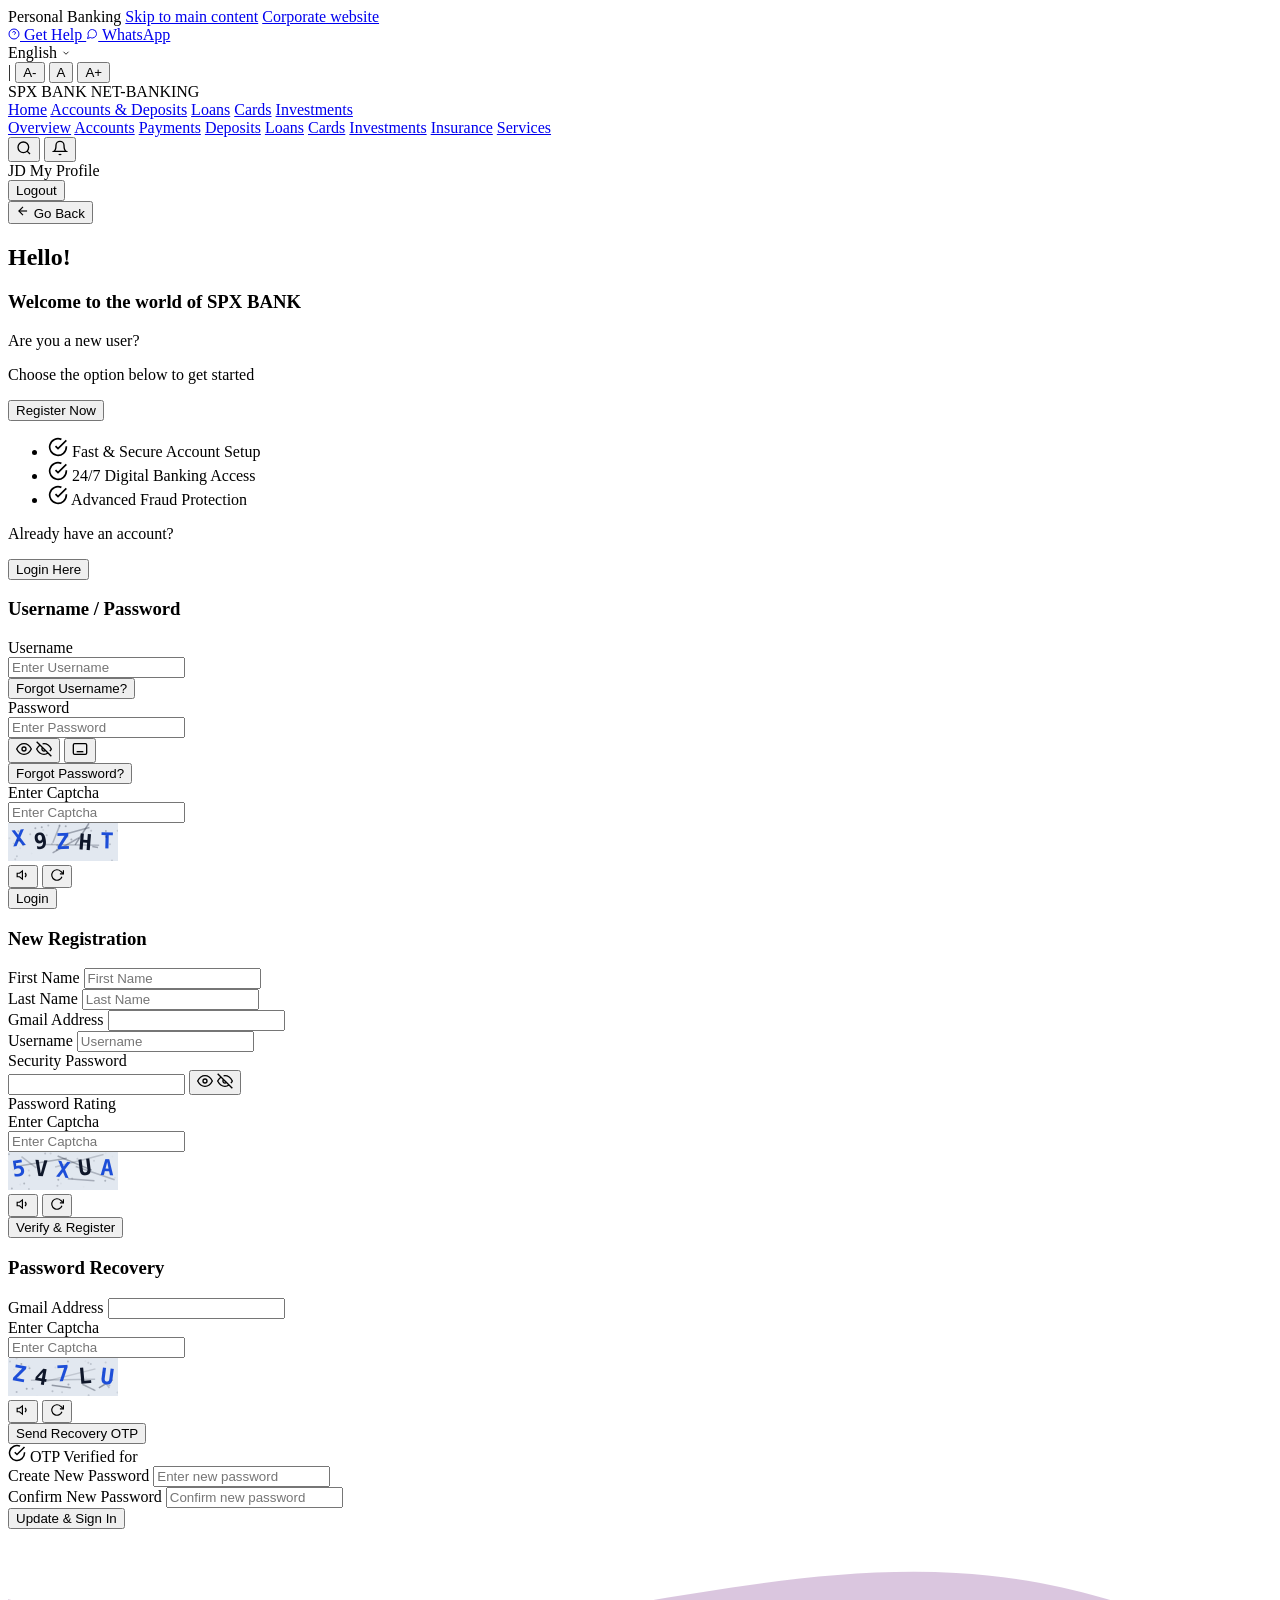
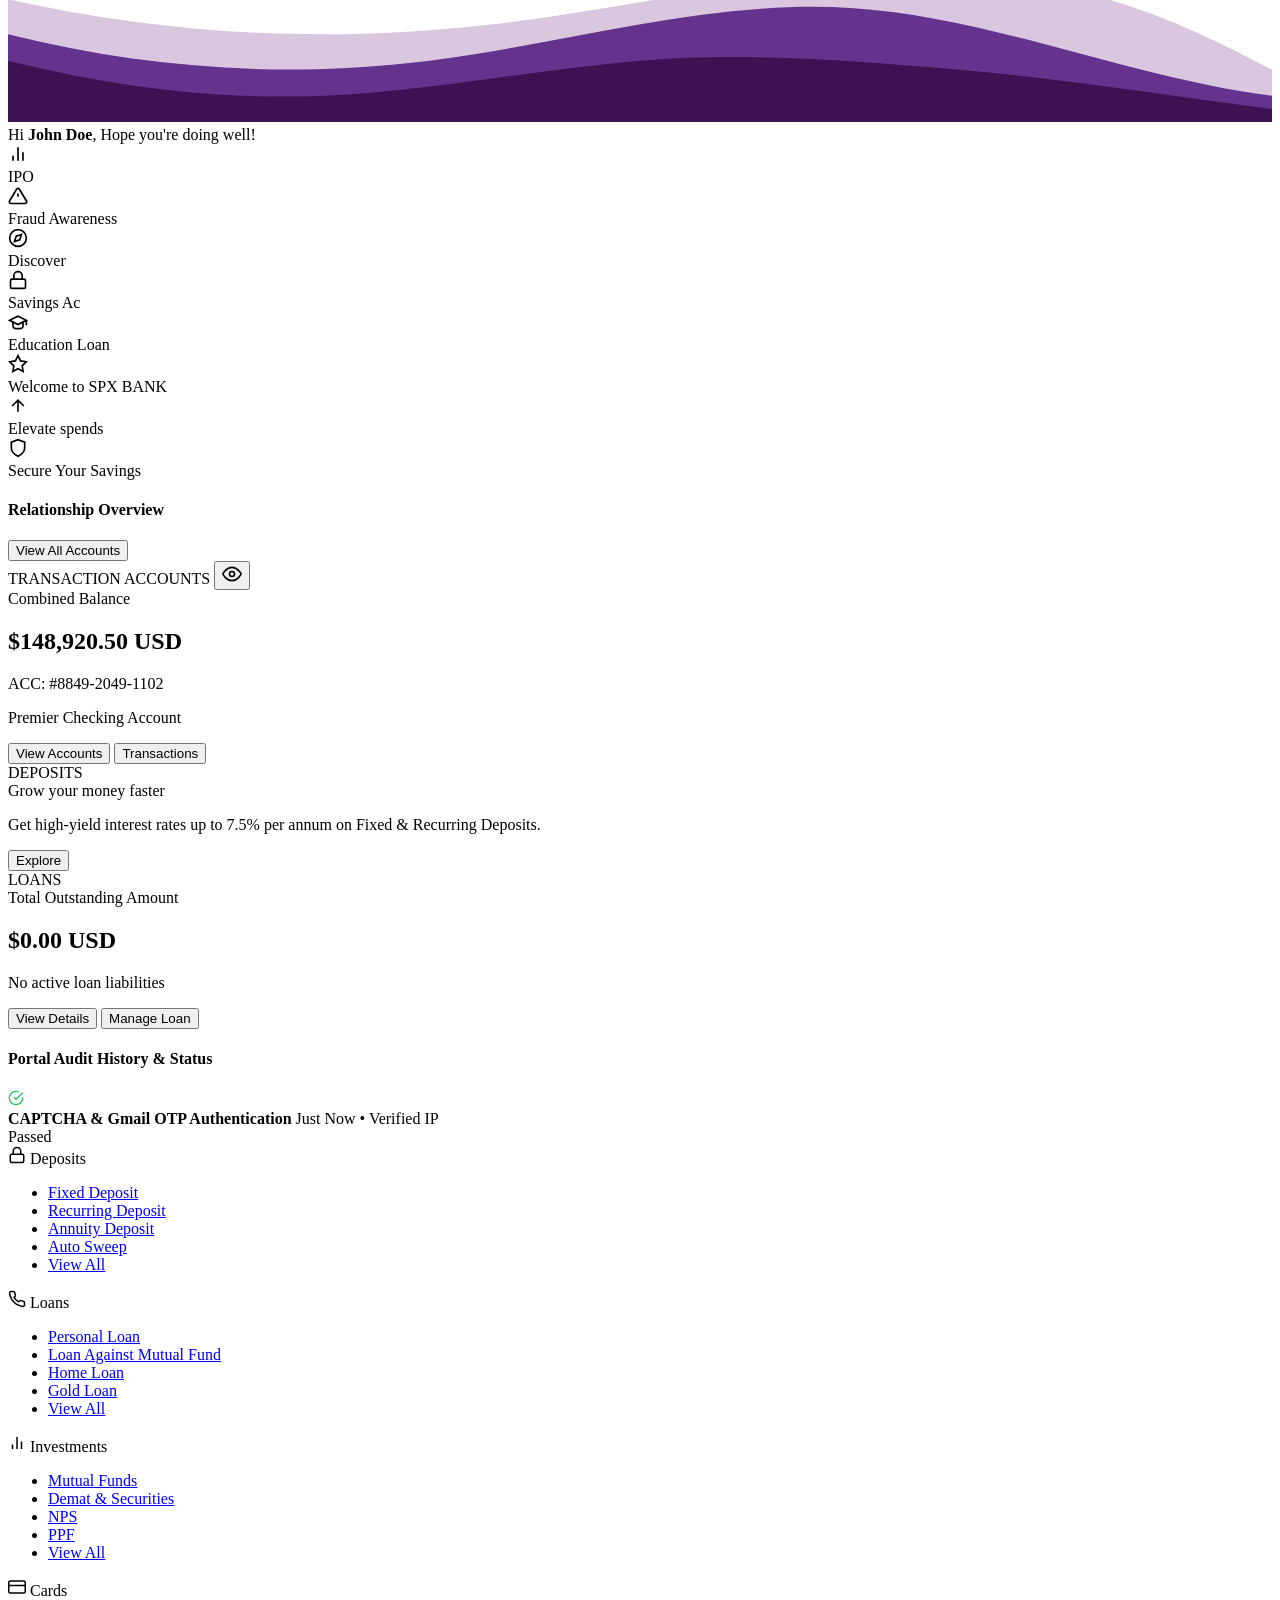
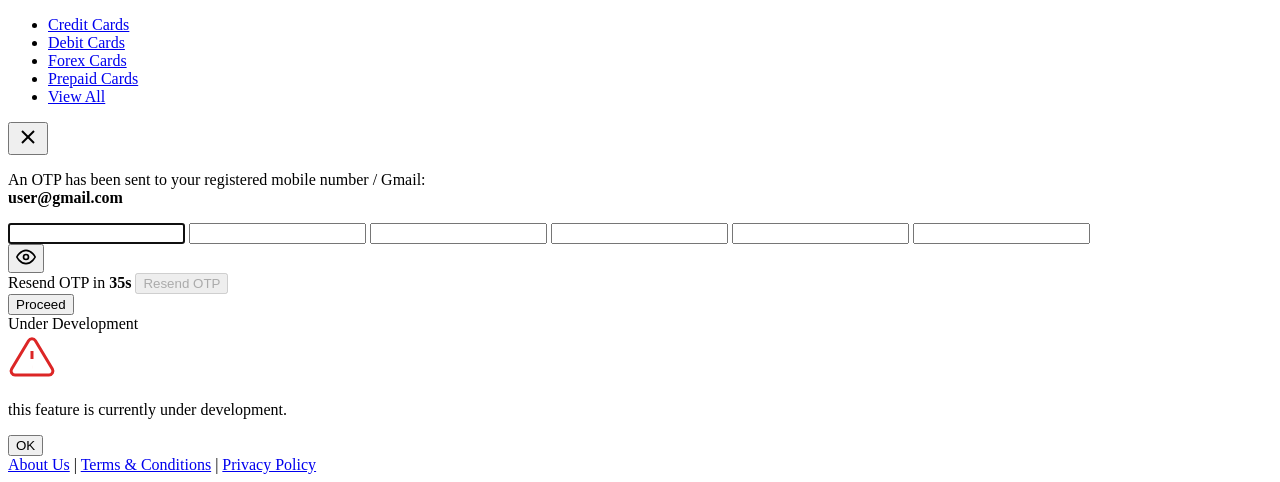
==== index.html @ 58021720 "Success_python_Flask (MySQL)_phase-1" ====
<!DOCTYPE html>
<html lang="en">
<head>
    <meta charset="UTF-8">
    <meta name="viewport" content="width=device-width, initial-scale=1.0">
    <title>SPX BANK - Net Banking</title>
    <link rel="icon" type="image/png" href="./assets/favicon/favicon.png">
    <meta name="description" content="Secure Online Net Banking Portal by SPX BANK.">
    <!-- Google Fonts -->
    <link rel="preconnect" href="https://fonts.googleapis.com">
    <link rel="preconnect" href="https://fonts.gstatic.com" crossorigin>
    <link href="https://fonts.googleapis.com/css2?family=Open+Sans:wght@300;400;600;700&family=Roboto+Mono:wght@500;700&display=swap" rel="stylesheet">
    <link rel="stylesheet" href="style.css">
</head>
<body>

    <!-- Notification Toast System -->
    <div id="toast-container" class="toast-container"></div>

    <!-- MAIN PORTAL WRAPPER -->
    <div class="portal-wrapper">
        
        <!-- SPX BANK TOP NAVIGATION STRIP -->
        <div class="sbi-top-nav">
            <div class="sbi-top-nav-container">
                <div class="sbi-top-nav-left">
                    <span class="sbi-top-tab">Personal Banking</span>
                    <a href="#" class="sbi-top-link">Skip to main content</a>
                    <a href="#" class="sbi-top-link">Corporate website</a>
                </div>
                <div class="sbi-top-nav-right">
                    <a href="#" class="sbi-top-link sbi-icon-link" onclick="triggerQuickAction('Get Help')">
                        <svg viewBox="0 0 24 24" width="12" height="12" fill="none" stroke="currentColor" stroke-width="2"><circle cx="12" cy="12" r="10"></circle><path d="M9.09 9a3 3 0 0 1 5.83 1c0 2-3 3-3 3"></path><line x1="12" y1="17" x2="12.01" y2="17"></line></svg>
                        Get Help
                    </a>
                    <a href="#" class="sbi-top-link sbi-icon-link" onclick="triggerQuickAction('WhatsApp Banking')">
                        <svg viewBox="0 0 24 24" width="12" height="12" fill="none" stroke="currentColor" stroke-width="2"><path d="M21 11.5a8.38 8.38 0 0 1-.9 3.8 8.5 8.5 0 0 1-7.6 4.7 8.38 8.38 0 0 1-3.8-.9L3 21l1.9-5.7a8.38 8.38 0 0 1-.9-3.8 8.5 8.5 0 0 1 4.7-7.6 8.38 8.38 0 0 1 3.8-.9h.5a8.48 8.48 0 0 1 8 8v.5z"></path></svg>
                        WhatsApp
                    </a>
                    <div class="sbi-top-link sbi-lang-selector">
                        English
                        <svg viewBox="0 0 24 24" width="10" height="10" fill="none" stroke="currentColor" stroke-width="2"><polyline points="6 9 12 15 18 9"></polyline></svg>
                    </div>
                    <span class="sbi-top-divider">|</span>
                    <button class="sbi-font-btn">A-</button>
                    <button class="sbi-font-btn">A</button>
                    <button class="sbi-font-btn">A+</button>
                </div>
            </div>
        </div>

        <!-- MAIN BRANDING HEADER -->
        <header class="sbi-main-header">
            <div class="sbi-header-container">
                <div class="sbi-logo-block" onclick="switchView('login')">
                    <span class="spx-text">SPX BANK</span>
                    <span class="net-banking-tag">NET-BANKING</span>
                </div>
                
                <!-- NAVIGATION MENU -->
                <nav class="sbi-main-nav">
                    <!-- Dynamic switching of menu items based on login status -->
                    <div class="sbi-nav-menu logged-out-menu">
                        <a href="#" class="sbi-nav-item active" onclick="switchView('login')">Home</a>
                        <a href="#" class="sbi-nav-item" onclick="triggerQuickAction('Accounts & Deposits Info')">Accounts & Deposits</a>
                        <a href="#" class="sbi-nav-item" onclick="triggerQuickAction('Loans Info')">Loans</a>
                        <a href="#" class="sbi-nav-item" onclick="triggerQuickAction('Cards Info')">Cards</a>
                        <a href="#" class="sbi-nav-item" onclick="triggerQuickAction('Investments Info')">Investments</a>
                    </div>
                    <div class="sbi-nav-menu logged-in-menu hidden">
                        <a href="#" class="sbi-nav-item active" onclick="switchView('dashboard')">Overview</a>
                        <a href="#" class="sbi-nav-item" onclick="triggerQuickAction('Accounts dashboard')">Accounts</a>
                        <a href="#" class="sbi-nav-item" onclick="triggerQuickAction('Payments & Transfers')">Payments</a>
                        <a href="#" class="sbi-nav-item" onclick="triggerQuickAction('Deposits services')">Deposits</a>
                        <a href="#" class="sbi-nav-item" onclick="triggerQuickAction('Loans portal')">Loans</a>
                        <a href="#" class="sbi-nav-item" onclick="triggerQuickAction('Cards management')">Cards</a>
                        <a href="#" class="sbi-nav-item" onclick="triggerQuickAction('Investments options')">Investments</a>
                        <a href="#" class="sbi-nav-item" onclick="triggerQuickAction('Insurance details')">Insurance</a>
                        <a href="#" class="sbi-nav-item" onclick="triggerQuickAction('Other Services')">Services</a>
                    </div>
                </nav>

                <div class="sbi-header-actions logged-in-only hidden">
                    <button class="sbi-header-icon-btn" onclick="triggerQuickAction('Search Portal')">
                        <svg viewBox="0 0 24 24" width="16" height="16" fill="none" stroke="currentColor" stroke-width="2"><circle cx="11" cy="11" r="8"></circle><line x1="21" y1="21" x2="16.65" y2="16.65"></line></svg>
                    </button>
                    <button class="sbi-header-icon-btn" onclick="triggerQuickAction('Notifications')">
                        <svg viewBox="0 0 24 24" width="16" height="16" fill="none" stroke="currentColor" stroke-width="2"><path d="M18 8A6 6 0 0 0 6 8c0 7-3 9-3 9h18s-3-2-3-9"></path><path d="M13.73 21a2 2 0 0 1-3.46 0"></path></svg>
                    </button>
                    <div class="sbi-user-badge">
                        <span class="sbi-avatar-initials" id="dash-avatar">JD</span>
                        <span class="sbi-user-profile-label">My Profile</span>
                    </div>
                    <button class="sbi-logout-btn" onclick="handleLogout()">Logout</button>
                </div>
            </div>
        </header>

        <!-- PORTAL MAIN CONTENT -->
        <main class="sbi-portal-body">
            
            <!-- GLOBAL GO BACK BUTTON -->
            <div class="sbi-global-back-container">
                <button type="button" class="sbi-global-back-btn" onclick="goBack()">
                    <svg viewBox="0 0 24 24" width="14" height="14" fill="none" stroke="currentColor" stroke-width="2"><line x1="19" y1="12" x2="5" y2="12"></line><polyline points="12 19 5 12 12 5"></polyline></svg>
                    Go Back
                </button>
            </div>
            
            <!-- AUTH LAYOUT CONTAINER (SPLIT PANELS) -->
            <div id="auth-flow-container" class="sbi-auth-container">
                <div class="sbi-auth-split">
                    
                    <!-- Left Welcome Panel -->
                    <div class="sbi-welcome-panel">
                        <h2 class="sbi-hello-title">Hello!</h2>
                        <h3 class="sbi-welcome-subtitle">Welcome to the world of SPX BANK</h3>
                        
                        <div class="sbi-new-user-section">
                            <p class="sbi-new-user-label">Are you a new user?</p>
                            <p class="sbi-new-user-desc">Choose the option below to get started</p>
                            <div class="sbi-new-user-actions">
                                <button class="sbi-btn-purple-fill" onclick="switchView('register')">Register Now</button>
                            </div>
                        </div>

                        <!-- Registration Benefits (Shown only on Register View) -->
                        <div class="sbi-register-benefits-section">
                            <ul class="sbi-benefits-list">
                                <li>
                                    <svg viewBox="0 0 24 24" width="20" height="20" fill="none" stroke="currentColor" stroke-width="2"><path d="M22 11.08V12a10 10 0 1 1-5.93-9.14"></path><polyline points="22 4 12 14.01 9 11.01"></polyline></svg>
                                    Fast & Secure Account Setup
                                </li>
                                <li>
                                    <svg viewBox="0 0 24 24" width="20" height="20" fill="none" stroke="currentColor" stroke-width="2"><path d="M22 11.08V12a10 10 0 1 1-5.93-9.14"></path><polyline points="22 4 12 14.01 9 11.01"></polyline></svg>
                                    24/7 Digital Banking Access
                                </li>
                                <li>
                                    <svg viewBox="0 0 24 24" width="20" height="20" fill="none" stroke="currentColor" stroke-width="2"><path d="M22 11.08V12a10 10 0 1 1-5.93-9.14"></path><polyline points="22 4 12 14.01 9 11.01"></polyline></svg>
                                    Advanced Fraud Protection
                                </li>
                            </ul>
                            <div class="sbi-login-prompt">
                                <p>Already have an account?</p>
                                <button class="sbi-btn-purple-outline" onclick="switchView('login')">Login Here</button>
                            </div>
                        </div>

                    </div>

                    <!-- Right Card Panel (Authentication forms) -->
                    <div class="sbi-card-panel">
                        
                        <!-- VIEW 1: LOGIN CARD -->
                        <section id="login-view" class="sbi-portal-card view-active">
                            <div class="sbi-card-title">
                                <h3>Username / Password</h3>
                            </div>

                            <form id="login-form" onsubmit="handleLoginSubmit(event)" class="sbi-form">
                                <!-- Username (Email mapped for logic compatibility) -->
                                <div class="sbi-form-group">
                                    <label for="login-email" class="sbi-form-label">Username</label>
                                    <div class="sbi-input-container">
                                        <input type="text" id="login-username" class="sbi-form-input" placeholder="Enter Username" required autocomplete="off">
                                    </div>
                                    <div class="sbi-form-assist-row">
                                        <button type="button" class="sbi-assist-btn" onclick="triggerQuickAction('Forgot Username')">Forgot Username?</button>
                                    </div>
                                </div>

                                <!-- Password Field -->
                                <div class="sbi-form-group">
                                    <label for="login-password" class="sbi-form-label">Password</label>
                                    <div class="sbi-input-container">
                                        <input type="password" id="login-password" class="sbi-form-input sbi-password-input" placeholder="Enter Password" required autocomplete="off">
                                        <div class="sbi-input-addon-buttons">
                                            <button type="button" class="sbi-input-btn" onclick="togglePasswordVisibility('login-password', this)" title="Show/Hide Password">
                                                <svg class="eye-open" viewBox="0 0 24 24" width="16" height="16" fill="none" stroke="currentColor" stroke-width="2"><path d="M1 12s4-8 11-8 11 8 11 8-4 8-11 8-11-8-11-8z"></path><circle cx="12" cy="12" r="3"></circle></svg>
                                                <svg class="eye-closed hidden" viewBox="0 0 24 24" width="16" height="16" fill="none" stroke="currentColor" stroke-width="2"><path d="M17.94 17.94A10.07 10.07 0 0 1 12 20c-7 0-11-8-11-8a18.45 18.45 0 0 1 5.06-5.94M9.9 4.24A9.12 9.12 0 0 1 12 4c7 0 11 8 11 8a18.5 18.5 0 0 1-2.16 3.19m-6.72-1.07a3 3 0 1 1-4.24-4.24"></path><line x1="1" y1="1" x2="23" y2="23"></line></svg>
                                            </button>
                                            <button type="button" class="sbi-input-btn" onclick="showToast('Secure Virtual Keyboard Activated', 'success')" title="Virtual Keyboard">
                                                <svg viewBox="0 0 24 24" width="16" height="16" fill="none" stroke="currentColor" stroke-width="2"><rect x="2" y="4" width="20" height="16" rx="2" ry="2"></rect><line x1="6" y1="8" x2="6.01" y2="8"></line><line x1="10" y1="8" x2="10.01" y2="8"></line><line x1="14" y1="8" x2="14.01" y2="8"></line><line x1="18" y1="8" x2="18.01" y2="8"></line><line x1="6" y1="12" x2="6.01" y2="12"></line><line x1="10" y1="12" x2="10.01" y2="12"></line><line x1="14" y1="12" x2="14.01" y2="12"></line><line x1="18" y1="12" x2="18.01" y2="12"></line><line x1="7" y1="16" x2="17" y2="16"></line></svg>
                                            </button>
                                        </div>
                                    </div>
                                    <div class="sbi-form-assist-row">
                                        <button type="button" class="sbi-assist-btn" onclick="switchView('forgot-password')">Forgot Password?</button>
                                    </div>
                                </div>

                                <!-- CAPTCHA -->
                                <div class="sbi-form-group">
                                    <label for="login-captcha-input" class="sbi-form-label">Enter Captcha</label>
                                    <div class="sbi-captcha-layout">
                                        <input type="text" id="login-captcha-input" class="sbi-captcha-input" placeholder="Enter Captcha" required autocomplete="off" maxlength="6">
                                        <div class="sbi-captcha-image-block">
                                            <canvas id="login-captcha-canvas" width="110" height="38"></canvas>
                                            <div class="sbi-captcha-actions">
                                                <button type="button" class="sbi-captcha-action-btn" onclick="playCaptchaSound('login')" title="Speak Captcha">
                                                    <svg viewBox="0 0 24 24" width="14" height="14" fill="none" stroke="currentColor" stroke-width="2"><path d="M11 5L6 9H2v6h4l5 4V5z"></path><path d="M15.54 8.46a5 5 0 0 1 0 7.07"></path></svg>
                                                </button>
                                                <button type="button" class="sbi-captcha-action-btn" onclick="generateCaptcha('login')" title="Refresh Captcha">
                                                    <svg viewBox="0 0 24 24" width="14" height="14" fill="none" stroke="currentColor" stroke-width="2"><polyline points="23 4 23 10 17 10"></polyline><path d="M20.49 15a9 9 0 1 1-2.12-9.36L23 10"></path></svg>
                                                </button>
                                            </div>
                                        </div>
                                    </div>
                                </div>

                                <div class="sbi-submit-container">
                                    <button type="submit" class="sbi-btn-login" id="btn-login">
                                        <span class="btn-text">Login</span>
                                        <span class="btn-spinner hidden"></span>
                                    </button>
                                </div>

                            </form>
                        </section>


                        <!-- VIEW 2: REGISTER CARD -->
                        <div id="register-view" class="view-wrapper hidden">

                            <section class="sbi-portal-card">
                                <div class="sbi-card-title">
                                    <h3>New Registration</h3>
                                </div>

                                <form id="register-form" onsubmit="handleRegisterSubmit(event)" class="sbi-form">
                                    <div class="sbi-form-row">
                                        <div class="sbi-form-group">
                                            <label for="reg-firstname" class="sbi-form-label">First Name</label>
                                            <input type="text" id="reg-firstname" class="sbi-form-input" placeholder="First Name" required>
                                        </div>
                                        <div class="sbi-form-group">
                                            <label for="reg-lastname" class="sbi-form-label">Last Name</label>
                                            <input type="text" id="reg-lastname" class="sbi-form-input" placeholder="Last Name" required>
                                        </div>
                                    </div>

                                    <div class="sbi-form-group">
                                        <label for="reg-email" class="sbi-form-label">Gmail Address</label>
                                        <input type="email" id="reg-email" class="sbi-form-input" placeholder="" required>
                                    </div>

                                    <div class="sbi-form-group">
                                        <label for="reg-username" class="sbi-form-label">Username</label>
                                        <input type="text" id="reg-username" class="sbi-form-input" placeholder="Username" required>
                                    </div>

                                    <div class="sbi-form-group">
                                        <label for="reg-password" class="sbi-form-label">Security Password</label>
                                        <div class="sbi-input-container">
                                            <input type="password" id="reg-password" class="sbi-form-input sbi-password-input" placeholder="" required oninput="checkPasswordStrength(this.value)">
                                            <button type="button" class="sbi-input-btn absolute-btn" onclick="togglePasswordVisibility('reg-password', this)">
                                                <svg class="eye-open" viewBox="0 0 24 24" width="16" height="16" fill="none" stroke="currentColor" stroke-width="2"><path d="M1 12s4-8 11-8 11 8 11 8-4 8-11 8-11-8-11-8z"></path><circle cx="12" cy="12" r="3"></circle></svg>
                                                <svg class="eye-closed hidden" viewBox="0 0 24 24" width="16" height="16" fill="none" stroke="currentColor" stroke-width="2"><path d="M17.94 17.94A10.07 10.07 0 0 1 12 20c-7 0-11-8-11-8a18.45 18.45 0 0 1 5.06-5.94M9.9 4.24A9.12 9.12 0 0 1 12 4c7 0 11 8 11 8a18.5 18.5 0 0 1-2.16 3.19m-6.72-1.07a3 3 0 1 1-4.24-4.24"></path><line x1="1" y1="1" x2="23" y2="23"></line></svg>
                                            </button>
                                        </div>
                                        <div class="strength-meter">
                                            <div id="strength-bar" class="strength-bar"></div>
                                        </div>
                                        <span id="strength-text" class="strength-text">Password Rating</span>
                                    </div>

                                    <!-- CAPTCHA -->
                                    <div class="sbi-form-group">
                                        <label for="reg-captcha-input" class="sbi-form-label">Enter Captcha</label>
                                        <div class="sbi-captcha-layout">
                                            <input type="text" id="reg-captcha-input" class="sbi-captcha-input" placeholder="Enter Captcha" required autocomplete="off" maxlength="6">
                                            <div class="sbi-captcha-image-block">
                                                <canvas id="reg-captcha-canvas" width="110" height="38"></canvas>
                                                <div class="sbi-captcha-actions">
                                                    <button type="button" class="sbi-captcha-action-btn" onclick="playCaptchaSound('reg')" title="Speak Captcha">
                                                        <svg viewBox="0 0 24 24" width="14" height="14" fill="none" stroke="currentColor" stroke-width="2"><path d="M11 5L6 9H2v6h4l5 4V5z"></path><path d="M15.54 8.46a5 5 0 0 1 0 7.07"></path></svg>
                                                    </button>
                                                    <button type="button" class="sbi-captcha-action-btn" onclick="generateCaptcha('reg')" title="Refresh Captcha">
                                                        <svg viewBox="0 0 24 24" width="14" height="14" fill="none" stroke="currentColor" stroke-width="2"><polyline points="23 4 23 10 17 10"></polyline><path d="M20.49 15a9 9 0 1 1-2.12-9.36L23 10"></path></svg>
                                                    </button>
                                                </div>
                                            </div>
                                        </div>
                                    </div>

                                    <div class="sbi-submit-container">
                                        <button type="submit" class="sbi-btn-login" id="btn-register">
                                            <span class="btn-text">Verify & Register</span>
                                            <span class="btn-spinner hidden"></span>
                                        </button>
                                    </div>
                                </form>
                            </section>
                        </div>


                        <!-- VIEW 3: FORGOT PASSWORD CARD -->
                        <div id="forgot-password-view" class="view-wrapper hidden">

                            <section class="sbi-portal-card">
                                <div class="sbi-card-title">
                                    <h3>Password Recovery</h3>
                                </div>

                                <!-- STEP 1 -->
                                <form id="forgot-password-form-1" onsubmit="handleForgotPasswordRequest(event)" class="sbi-form">
                                    <div class="sbi-form-group">
                                        <label for="reset-email" class="sbi-form-label">Gmail Address</label>
                                        <input type="email" id="reset-email" class="sbi-form-input" placeholder="" required>
                                    </div>

                                    <!-- CAPTCHA -->
                                    <div class="sbi-form-group">
                                        <label for="reset-captcha-input" class="sbi-form-label">Enter Captcha</label>
                                        <div class="sbi-captcha-layout">
                                            <input type="text" id="reset-captcha-input" class="sbi-captcha-input" placeholder="Enter Captcha" required autocomplete="off" maxlength="6">
                                            <div class="sbi-captcha-image-block">
                                                <canvas id="reset-captcha-canvas" width="110" height="38"></canvas>
                                                <div class="sbi-captcha-actions">
                                                    <button type="button" class="sbi-captcha-action-btn" onclick="playCaptchaSound('reset')" title="Speak Captcha">
                                                        <svg viewBox="0 0 24 24" width="14" height="14" fill="none" stroke="currentColor" stroke-width="2"><path d="M11 5L6 9H2v6h4l5 4V5z"></path><path d="M15.54 8.46a5 5 0 0 1 0 7.07"></path></svg>
                                                    </button>
                                                    <button type="button" class="sbi-captcha-action-btn" onclick="generateCaptcha('reset')" title="Refresh Captcha">
                                                        <svg viewBox="0 0 24 24" width="14" height="14" fill="none" stroke="currentColor" stroke-width="2"><polyline points="23 4 23 10 17 10"></polyline><path d="M20.49 15a9 9 0 1 1-2.12-9.36L23 10"></path></svg>
                                                    </button>
                                                </div>
                                            </div>
                                        </div>
                                    </div>

                                    <div class="sbi-submit-container">
                                        <button type="submit" class="sbi-btn-login" id="btn-forgot-1">
                                            <span class="btn-text">Send Recovery OTP</span>
                                            <span class="btn-spinner hidden"></span>
                                        </button>
                                    </div>
                                </form>

                                <!-- STEP 2 -->
                                <form id="forgot-password-form-2" class="sbi-form hidden" onsubmit="handleNewPasswordSubmit(event)">
                                    <div class="step-indicator success-step">
                                        <svg viewBox="0 0 24 24" width="18" height="18" fill="none" stroke="currentColor" stroke-width="2"><path d="M22 11.08V12a10 10 0 1 1-5.93-9.14"></path><polyline points="22 4 12 14.01 9 11.01"></polyline></svg>
                                        <span>OTP Verified for <strong id="reset-verified-email"></strong></span>
                                    </div>

                                    <div class="sbi-form-group">
                                        <label for="new-password" class="sbi-form-label">Create New Password</label>
                                        <input type="password" id="new-password" class="sbi-form-input" placeholder="Enter new password" required>
                                    </div>

                                    <div class="sbi-form-group">
                                        <label for="confirm-new-password" class="sbi-form-label">Confirm New Password</label>
                                        <input type="password" id="confirm-new-password" class="sbi-form-input" placeholder="Confirm new password" required>
                                    </div>

                                    <div class="sbi-submit-container">
                                        <button type="submit" class="sbi-btn-login" id="btn-forgot-2">
                                            <span class="btn-text">Update & Sign In</span>
                                            <span class="btn-spinner hidden"></span>
                                        </button>
                                    </div>
                                </form>
                            </section>
                        </div>

                    </div>
                </div>

                <!-- SBI SIGNATURE WAVES AND QUICK ACTIONS BAR -->
                <div class="sbi-auth-bottom-banner">
                    <div class="sbi-wave-wrapper">
                        <!-- Curved Waves mirroring screenshot background -->
                        <svg class="sbi-background-waves" xmlns="http://www.w3.org/2000/svg" viewBox="0 0 1440 220" preserveAspectRatio="none">
                            <path fill="#6d1c7f" fill-opacity="0.25" d="M0,80 C180,120 360,130 540,110 C720,90 900,40 1080,50 C1260,60 1380,130 1440,160 L1440,220 L0,220 Z"></path>
                            <path fill="#501b80" fill-opacity="0.85" d="M0,120 C160,160 320,170 480,150 C640,130 800,80 960,90 C1120,100 1280,170 1440,190 L1440,220 L0,220 Z"></path>
                            <path fill="#3c1253" d="M0,150 C120,180 240,195 360,190 C480,185 600,160 720,150 C840,140 960,150 1080,160 C1200,170 1320,190 1440,205 L1440,220 L0,220 Z"></path>
                        </svg>
                    </div>
                </div>
            </div>


            <!-- DASHBOARD CONTAINER (SPX BANK HIGH FIDELITY LAYOUT) -->
            <div id="dashboard-view" class="sbi-dashboard-container hidden">
                
                <!-- GREETING ROW -->
                <div class="sbi-dash-greeting-bar">
                    <span class="sbi-dash-greeting-text">Hi <strong id="dash-user-name">John Doe</strong>, Hope you're doing well!</span>
                </div>

                <!-- HORIZONTAL CIRCULAR LINKS CAROUSEL -->
                <div class="sbi-carousel-section">
                    <div class="sbi-carousel-wrapper">
                        <div class="sbi-carousel-item" onclick="triggerQuickAction('IPO Application')">
                            <div class="sbi-carousel-icon bg-cyan">
                                <svg viewBox="0 0 24 24" width="20" height="20" fill="none" stroke="currentColor" stroke-width="2"><line x1="18" y1="20" x2="18" y2="10"></line><line x1="12" y1="20" x2="12" y2="4"></line><line x1="6" y1="20" x2="6" y2="14"></line></svg>
                            </div>
                            <span class="sbi-carousel-label">IPO</span>
                        </div>
                        <div class="sbi-carousel-item" onclick="triggerQuickAction('Fraud Awareness')">
                            <div class="sbi-carousel-icon bg-rose">
                                <svg viewBox="0 0 24 24" width="20" height="20" fill="none" stroke="currentColor" stroke-width="2"><path d="M10.29 3.86L1.82 18a2 2 0 0 0 1.71 3h16.94a2 2 0 0 0 1.71-3L13.71 3.86a2 2 0 0 0-3.42 0z"></path><line x1="12" y1="9" x2="12" y2="13"></line><line x1="12" y1="17" x2="12.01" y2="17"></line></svg>
                            </div>
                            <span class="sbi-carousel-label">Fraud Awareness</span>
                        </div>
                        <div class="sbi-carousel-item" onclick="triggerQuickAction('Discover Services')">
                            <div class="sbi-carousel-icon bg-blue">
                                <svg viewBox="0 0 24 24" width="20" height="20" fill="none" stroke="currentColor" stroke-width="2"><circle cx="12" cy="12" r="10"></circle><polygon points="16.24 7.76 14.12 14.12 7.76 16.24 9.88 9.88 16.24 7.76"></polygon></svg>
                            </div>
                            <span class="sbi-carousel-label">Discover</span>
                        </div>
                        <div class="sbi-carousel-item" onclick="triggerQuickAction('Savings Account Details')">
                            <div class="sbi-carousel-icon bg-emerald">
                                <svg viewBox="0 0 24 24" width="20" height="20" fill="none" stroke="currentColor" stroke-width="2"><rect x="3" y="11" width="18" height="11" rx="2" ry="2"></rect><path d="M7 11V7a5 5 0 0 1 10 0v4"></path></svg>
                            </div>
                            <span class="sbi-carousel-label">Savings Ac</span>
                        </div>
                        <div class="sbi-carousel-item" onclick="triggerQuickAction('Education Loan')">
                            <div class="sbi-carousel-icon bg-orange">
                                <svg viewBox="0 0 24 24" width="20" height="20" fill="none" stroke="currentColor" stroke-width="2"><path d="M22 10v6M2 10l10-5 10 5-10 5z"></path><path d="M6 12v5c0 2 2 3 6 3s6-1 6-3v-5"></path></svg>
                            </div>
                            <span class="sbi-carousel-label">Education Loan</span>
                        </div>
                        <div class="sbi-carousel-item" onclick="triggerQuickAction('Welcome to SPX BANK Tutorial')">
                            <div class="sbi-carousel-icon bg-purple">
                                <svg viewBox="0 0 24 24" width="20" height="20" fill="none" stroke="currentColor" stroke-width="2"><polygon points="12 2 15.09 8.26 22 9.27 17 14.14 18.18 21.02 12 17.77 5.82 21.02 7 14.14 2 9.27 8.91 8.26 12 2"></polygon></svg>
                            </div>
                            <span class="sbi-carousel-label">Welcome to SPX BANK</span>
                        </div>
                        <div class="sbi-carousel-item" onclick="triggerQuickAction('Elevate Spends offer')">
                            <div class="sbi-carousel-icon bg-pink">
                                <svg viewBox="0 0 24 24" width="20" height="20" fill="none" stroke="currentColor" stroke-width="2"><line x1="12" y1="19" x2="12" y2="5"></line><polyline points="5 12 12 5 19 12"></polyline></svg>
                            </div>
                            <span class="sbi-carousel-label">Elevate spends</span>
                        </div>
                        <div class="sbi-carousel-item" onclick="triggerQuickAction('Secure Savings Scheme')">
                            <div class="sbi-carousel-icon bg-indigo">
                                <svg viewBox="0 0 24 24" width="20" height="20" fill="none" stroke="currentColor" stroke-width="2"><path d="M12 22s8-4 8-10V5l-8-3-8 3v7c0 6 8 10 8 10z"></path></svg>
                            </div>
                            <span class="sbi-carousel-label">Secure Your Savings</span>
                        </div>
                    </div>
                </div>

                <!-- 2-COLUMN DASHBOARD GRID -->
                <div class="sbi-dash-grid">
                    
                    <!-- Left: Relationship Overview -->
                    <div class="sbi-dash-column-left">
                        <div class="sbi-section-header-row">
                            <h4 class="sbi-section-title">Relationship Overview</h4>
                            <button class="sbi-view-accounts-btn" onclick="triggerQuickAction('View All Accounts')">View All Accounts</button>
                        </div>
                        
                        <div class="sbi-cards-container">
                            <!-- Card 1: TRANSACTION ACCOUNTS -->
                            <div class="sbi-overview-card bg-purple-gradient">
                                <div class="sbi-ov-card-header">
                                    <span>TRANSACTION ACCOUNTS</span>
                                    <button class="sbi-eye-btn" id="balance-eye-icon" onclick="toggleBalanceVisibility()" title="Show/Hide Balance">
                                        <svg viewBox="0 0 24 24" width="20" height="20" fill="none" stroke="currentColor" stroke-width="2"><path d="M1 12s4-8 11-8 11 8 11 8-4 8-11 8-11-8-11-8z"></path><circle cx="12" cy="12" r="3"></circle></svg>
                                    </button>
                                </div>
                                <div class="sbi-ov-card-body">
                                    <span class="sbi-ov-label">Combined Balance</span>
                                    <h2 class="sbi-ov-balance">$<span id="dash-balance">148,920.50</span> USD</h2>
                                    <p class="sbi-ov-subtext" id="dash-acc-num">ACC: #8849-2049-1102</p>
                                    <p class="sbi-ov-subtext-small" id="dash-acc-type">Premier Checking Account</p>
                                </div>
                                <div class="sbi-ov-card-footer">
                                    <button class="sbi-card-action-btn" onclick="triggerQuickAction('Fund Transfer')">View Accounts</button>
                                    <button class="sbi-card-action-btn fill" onclick="triggerQuickAction('Bank Statements')">Transactions</button>
                                </div>
                            </div>

                            <!-- Card 2: DEPOSITS -->
                            <div class="sbi-overview-card bg-light-purple">
                                <div class="sbi-ov-card-header">
                                    <span>DEPOSITS</span>
                                </div>
                                <div class="sbi-ov-card-body flex-grow">
                                    <span class="sbi-ov-label">Grow your money faster</span>
                                    <p class="sbi-ov-promo-text">Get high-yield interest rates up to 7.5% per annum on Fixed & Recurring Deposits.</p>
                                </div>
                                <div class="sbi-ov-card-footer">
                                    <button class="sbi-card-action-btn outline-purple" onclick="triggerQuickAction('Create Fixed Deposit')">Explore</button>
                                </div>
                            </div>

                            <!-- Card 3: LOANS -->
                            <div class="sbi-overview-card bg-blue-gradient">
                                <div class="sbi-ov-card-header">
                                    <span>LOANS</span>
                                </div>
                                <div class="sbi-ov-card-body">
                                    <span class="sbi-ov-label">Total Outstanding Amount</span>
                                    <h2 class="sbi-ov-balance">$0.00 USD</h2>
                                    <p class="sbi-ov-subtext">No active loan liabilities</p>
                                </div>
                                <div class="sbi-ov-card-footer">
                                    <button class="sbi-card-action-btn" onclick="triggerQuickAction('View Loan Details')">View Details</button>
                                    <button class="sbi-card-action-btn fill" onclick="triggerQuickAction('Apply for Loan')">Manage Loan</button>
                                </div>
                            </div>
                        </div>

                        <!-- PORTAL AUDIT LOGS SECTION -->
                        <div class="sbi-audit-section">
                            <h4 class="sbi-section-title-small">Portal Audit History & Status</h4>
                            <div class="sbi-audit-list" id="activity-list">
                                <div class="sbi-audit-item">
                                    <div class="sbi-audit-left">
                                        <div class="sbi-audit-icon">
                                            <svg viewBox="0 0 24 24" width="16" height="16" fill="none" stroke="#22c55e" stroke-width="2"><path d="M22 11.08V12a10 10 0 1 1-5.93-9.14"></path><polyline points="22 4 12 14.01 9 11.01"></polyline></svg>
                                        </div>
                                        <div class="sbi-audit-details">
                                            <strong>CAPTCHA & Gmail OTP Authentication</strong>
                                            <span class="sbi-audit-time" id="last-login-time">Just Now • Verified IP</span>
                                        </div>
                                    </div>
                                    <span class="sbi-audit-badge green">Passed</span>
                                </div>
                            </div>
                        </div>
                    </div>

                    <!-- Right: Services Sidebar Categories -->
                    <div class="sbi-dash-column-right">
                        
                        <!-- DEPOSITS -->
                        <div class="sbi-sidebar-widget">
                            <div class="sbi-widget-header">
                                <svg viewBox="0 0 24 24" width="18" height="18" fill="none" stroke="currentColor" stroke-width="2"><rect x="3" y="11" width="18" height="11" rx="2" ry="2"></rect><path d="M7 11V7a5 5 0 0 1 10 0v4"></path></svg>
                                <span>Deposits</span>
                            </div>
                            <ul class="sbi-widget-links">
                                <li><a href="#" onclick="triggerQuickAction('Fixed Deposit')">Fixed Deposit</a></li>
                                <li><a href="#" onclick="triggerQuickAction('Recurring Deposit')">Recurring Deposit</a></li>
                                <li><a href="#" onclick="triggerQuickAction('Annuity Deposit')">Annuity Deposit</a></li>
                                <li><a href="#" onclick="triggerQuickAction('Auto Sweep')">Auto Sweep</a></li>
                                <li class="view-all"><a href="#" onclick="triggerQuickAction('View All Deposits')">View All</a></li>
                            </ul>
                        </div>

                        <!-- LOANS -->
                        <div class="sbi-sidebar-widget">
                            <div class="sbi-widget-header">
                                <svg viewBox="0 0 24 24" width="18" height="18" fill="none" stroke="currentColor" stroke-width="2"><path d="M22 16.92v3a2 2 0 0 1-2.18 2 19.79 19.79 0 0 1-8.63-3.07 19.5 19.5 0 0 1-6-6 19.79 19.79 0 0 1-3.07-8.67A2 2 0 0 1 4.11 2h3a2 2 0 0 1 2 1.72 12.84 12.84 0 0 0 .7 2.81 2 2 0 0 1-.45 2.11L8.09 9.91a16 16 0 0 0 6 6l1.27-1.27a2 2 0 0 1 2.11-.45 12.84 12.84 0 0 0 2.81.7A2 2 0 0 1 22 16.92z"></path></svg>
                                <span>Loans</span>
                            </div>
                            <ul class="sbi-widget-links">
                                <li><a href="#" onclick="triggerQuickAction('Personal Loan')">Personal Loan</a></li>
                                <li><a href="#" onclick="triggerQuickAction('Loan Against Mutual Fund')">Loan Against Mutual Fund</a></li>
                                <li><a href="#" onclick="triggerQuickAction('Home Loan')">Home Loan</a></li>
                                <li><a href="#" onclick="triggerQuickAction('Gold Loan')">Gold Loan</a></li>
                                <li class="view-all"><a href="#" onclick="triggerQuickAction('View All Loans')">View All</a></li>
                            </ul>
                        </div>

                        <!-- INVESTMENTS -->
                        <div class="sbi-sidebar-widget">
                            <div class="sbi-widget-header">
                                <svg viewBox="0 0 24 24" width="18" height="18" fill="none" stroke="currentColor" stroke-width="2"><line x1="18" y1="20" x2="18" y2="10"></line><line x1="12" y1="20" x2="12" y2="4"></line><line x1="6" y1="20" x2="6" y2="14"></line></svg>
                                <span>Investments</span>
                            </div>
                            <ul class="sbi-widget-links">
                                <li><a href="#" onclick="triggerQuickAction('Mutual Funds')">Mutual Funds</a></li>
                                <li><a href="#" onclick="triggerQuickAction('Demat & Securities')">Demat & Securities</a></li>
                                <li><a href="#" onclick="triggerQuickAction('NPS')">NPS</a></li>
                                <li><a href="#" onclick="triggerQuickAction('PPF')">PPF</a></li>
                                <li class="view-all"><a href="#" onclick="triggerQuickAction('View All Investments')">View All</a></li>
                            </ul>
                        </div>

                        <!-- CARDS -->
                        <div class="sbi-sidebar-widget">
                            <div class="sbi-widget-header">
                                <svg viewBox="0 0 24 24" width="18" height="18" fill="none" stroke="currentColor" stroke-width="2"><rect x="1" y="4" width="22" height="16" rx="2" ry="2"></rect><line x1="1" y1="10" x2="23" y2="10"></line></svg>
                                <span>Cards</span>
                            </div>
                            <ul class="sbi-widget-links">
                                <li><a href="#" onclick="triggerQuickAction('Credit Cards')">Credit Cards</a></li>
                                <li><a href="#" onclick="triggerQuickAction('Debit Cards')">Debit Cards</a></li>
                                <li><a href="#" onclick="triggerQuickAction('Forex Cards')">Forex Cards</a></li>
                                <li><a href="#" onclick="triggerQuickAction('Prepaid Cards')">Prepaid Cards</a></li>
                                <li class="view-all"><a href="#" onclick="triggerQuickAction('View All Cards')">View All</a></li>
                            </ul>
                        </div>

                    </div>
                </div>
            </div>

        </main>


        <!-- OTP VERIFICATION DRAWER (SLIDING PANEL MATCHING THE SCREENSHOT) -->
        <div id="otp-modal-overlay" class="otp-drawer-overlay hidden">
            <div class="otp-drawer">
                <div class="otp-drawer-header">
                    <button class="otp-close-btn" onclick="closeOtpModal()" title="Close OTP Verification">
                        <svg viewBox="0 0 24 24" width="24" height="24" fill="none" stroke="currentColor" stroke-width="2"><line x1="18" y1="6" x2="6" y2="18"></line><line x1="6" y1="6" x2="18" y2="18"></line></svg>
                    </button>
                </div>
                
                <div class="otp-drawer-content">
                    <p class="otp-delivery-notice">
                        An OTP has been sent to your registered mobile number / Gmail: <br>
                        <strong id="otp-target-display" class="sbi-otp-target">user@gmail.com</strong>
                    </p>

                    <!-- OTP Code Inputs -->
                    <div class="sbi-otp-fields-row">
                        <div class="otp-inputs-wrapper" id="otp-inputs">
                            <input type="text" maxlength="1" pattern="[0-9]" inputmode="numeric" class="otp-box sbi-otp-box" data-index="0" autofocus>
                            <input type="text" maxlength="1" pattern="[0-9]" inputmode="numeric" class="otp-box sbi-otp-box" data-index="1">
                            <input type="text" maxlength="1" pattern="[0-9]" inputmode="numeric" class="otp-box sbi-otp-box" data-index="2">
                            <input type="text" maxlength="1" pattern="[0-9]" inputmode="numeric" class="otp-box sbi-otp-box" data-index="3">
                            <input type="text" maxlength="1" pattern="[0-9]" inputmode="numeric" class="otp-box sbi-otp-box" data-index="4">
                            <input type="text" maxlength="1" pattern="[0-9]" inputmode="numeric" class="otp-box sbi-otp-box" data-index="5">
                        </div>
                        <button type="button" class="sbi-otp-reveal-btn" onclick="showToast('OTP is hidden for security', 'info')">
                            <svg viewBox="0 0 24 24" width="20" height="20" fill="none" stroke="currentColor" stroke-width="2"><path d="M1 12s4-8 11-8 11 8 11 8-4 8-11 8-11-8-11-8z"></path><circle cx="12" cy="12" r="3"></circle></svg>
                        </button>
                    </div>

                    <div class="sbi-otp-timer-row">
                        <span class="sbi-otp-timer-text">Resend OTP in <strong id="otp-countdown">35s</strong></span>
                        <button id="resend-otp-btn" class="sbi-otp-resend-btn" onclick="resendOtpCode()" disabled>Resend OTP</button>
                    </div>

                    <div class="sbi-otp-submit-row">
                        <button type="button" class="sbi-btn-otp-proceed" id="btn-verify-otp" onclick="submitOtpVerification()">
                            <span class="btn-text">Proceed</span>
                            <span class="btn-spinner hidden"></span>
                        </button>
                    </div>
                </div>
            </div>
        </div>

        
        <!-- SPX BANK THEMED SESSION TIMEOUT / ERROR DIALOG -->
        <div id="timeout-modal-overlay" class="timeout-modal-overlay hidden">
            <div class="timeout-modal">
                <div class="timeout-modal-title">Under Development</div>
                <div class="timeout-modal-body">
                    <div class="timeout-caution-icon">
                        <svg viewBox="0 0 24 24" width="48" height="48" fill="none" stroke="#dc2626" stroke-width="1.5"><path d="M10.29 3.86L1.82 18a2 2 0 0 0 1.71 3h16.94a2 2 0 0 0 1.71-3L13.71 3.86a2 2 0 0 0-3.42 0z"></path><line x1="12" y1="9" x2="12" y2="13"></line><line x1="12" y1="17" x2="12.01" y2="17"></line></svg>
                    </div>
                    <p class="timeout-message" id="timeout-message-text">this feature is currently under development.</p>
                </div>
                <div class="timeout-modal-footer">
                    <button class="timeout-ok-btn" onclick="closeTimeoutModal()">OK</button>
                </div>
            </div>
        </div>


        <!-- FOOTER -->
        <footer class="sbi-portal-footer">
            <div class="sbi-footer-container">
                <div class="sbi-footer-links">
                    <a href="#about" onclick="triggerQuickAction('About Us')">About Us</a>
                    <span class="sbi-footer-divider">|</span>
                    <a href="#terms" onclick="triggerQuickAction('Terms & Conditions')">Terms & Conditions</a>
                    <span class="sbi-footer-divider">|</span>
                    <a href="#privacy" onclick="triggerQuickAction('Privacy Policy')">Privacy Policy</a>
                </div>
            </div>
        </footer>

    </div>

    <script src="script.js"></script>
</body>
</html>
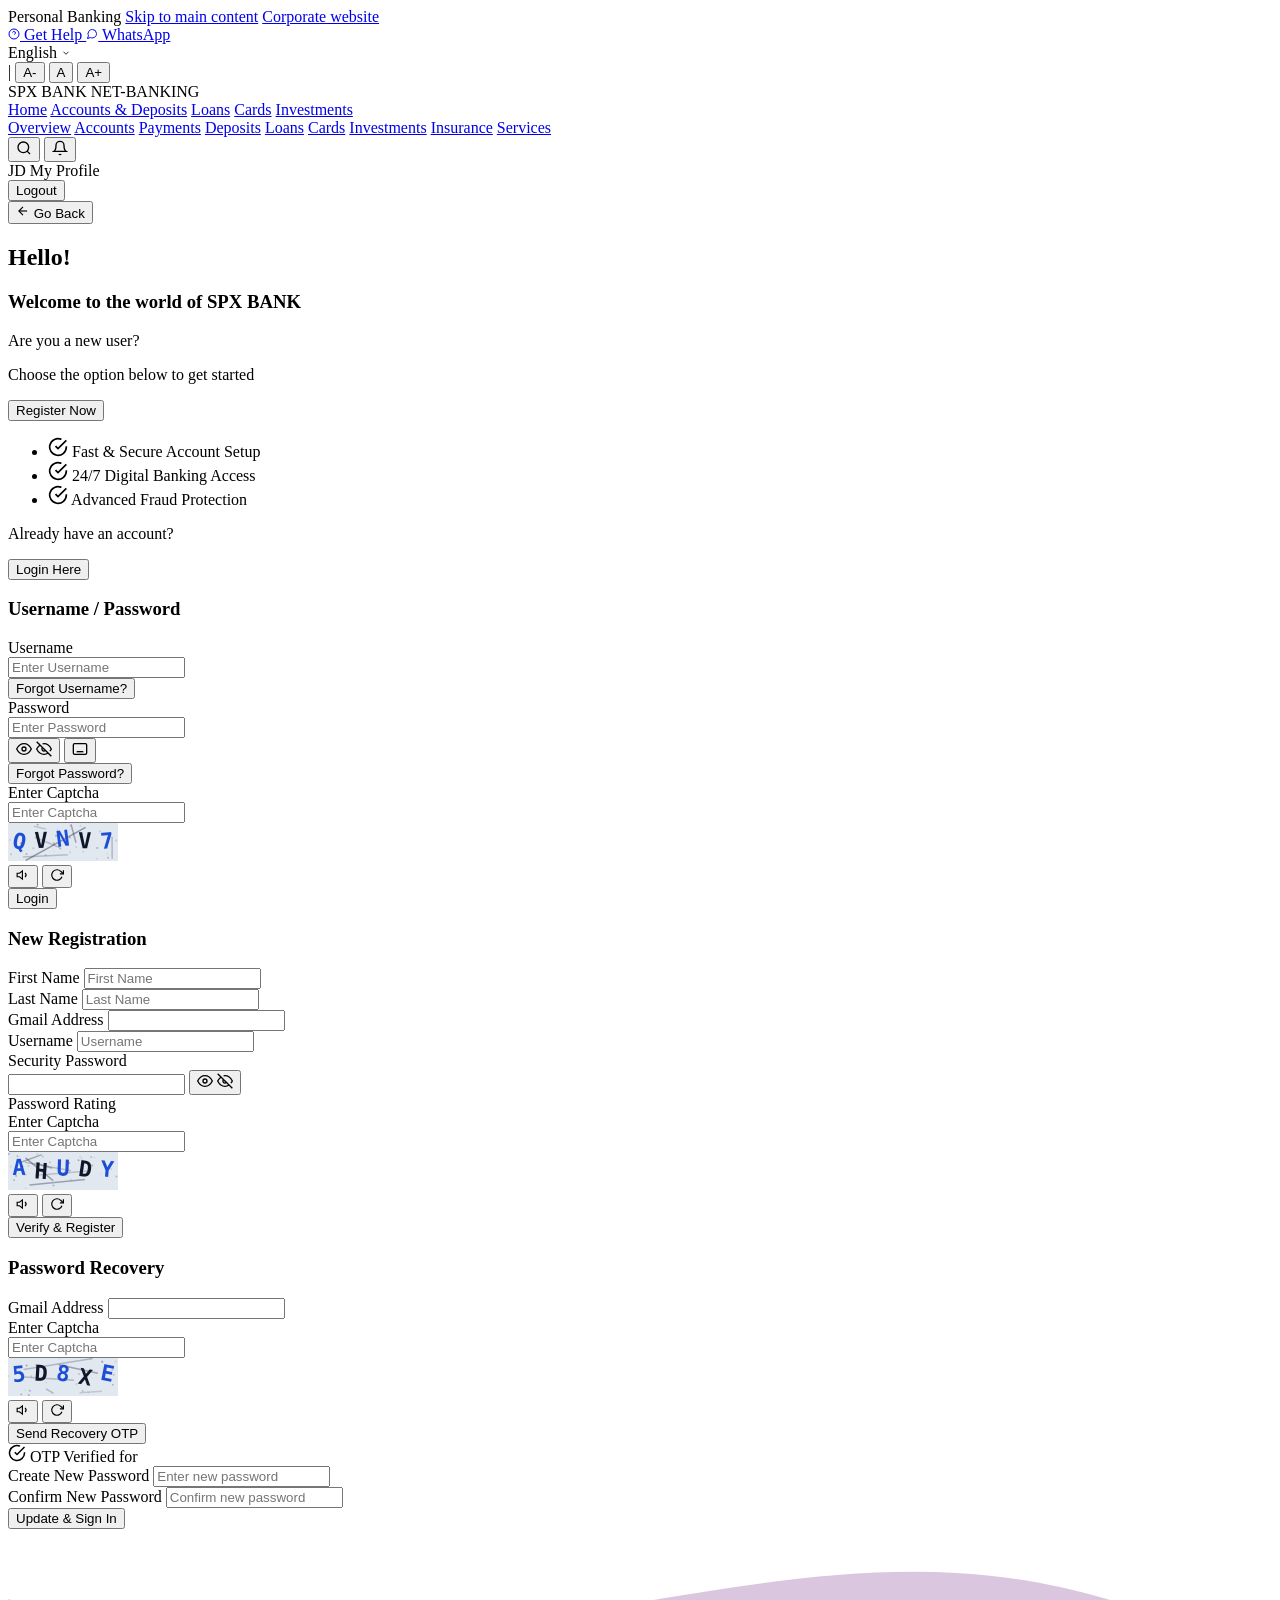
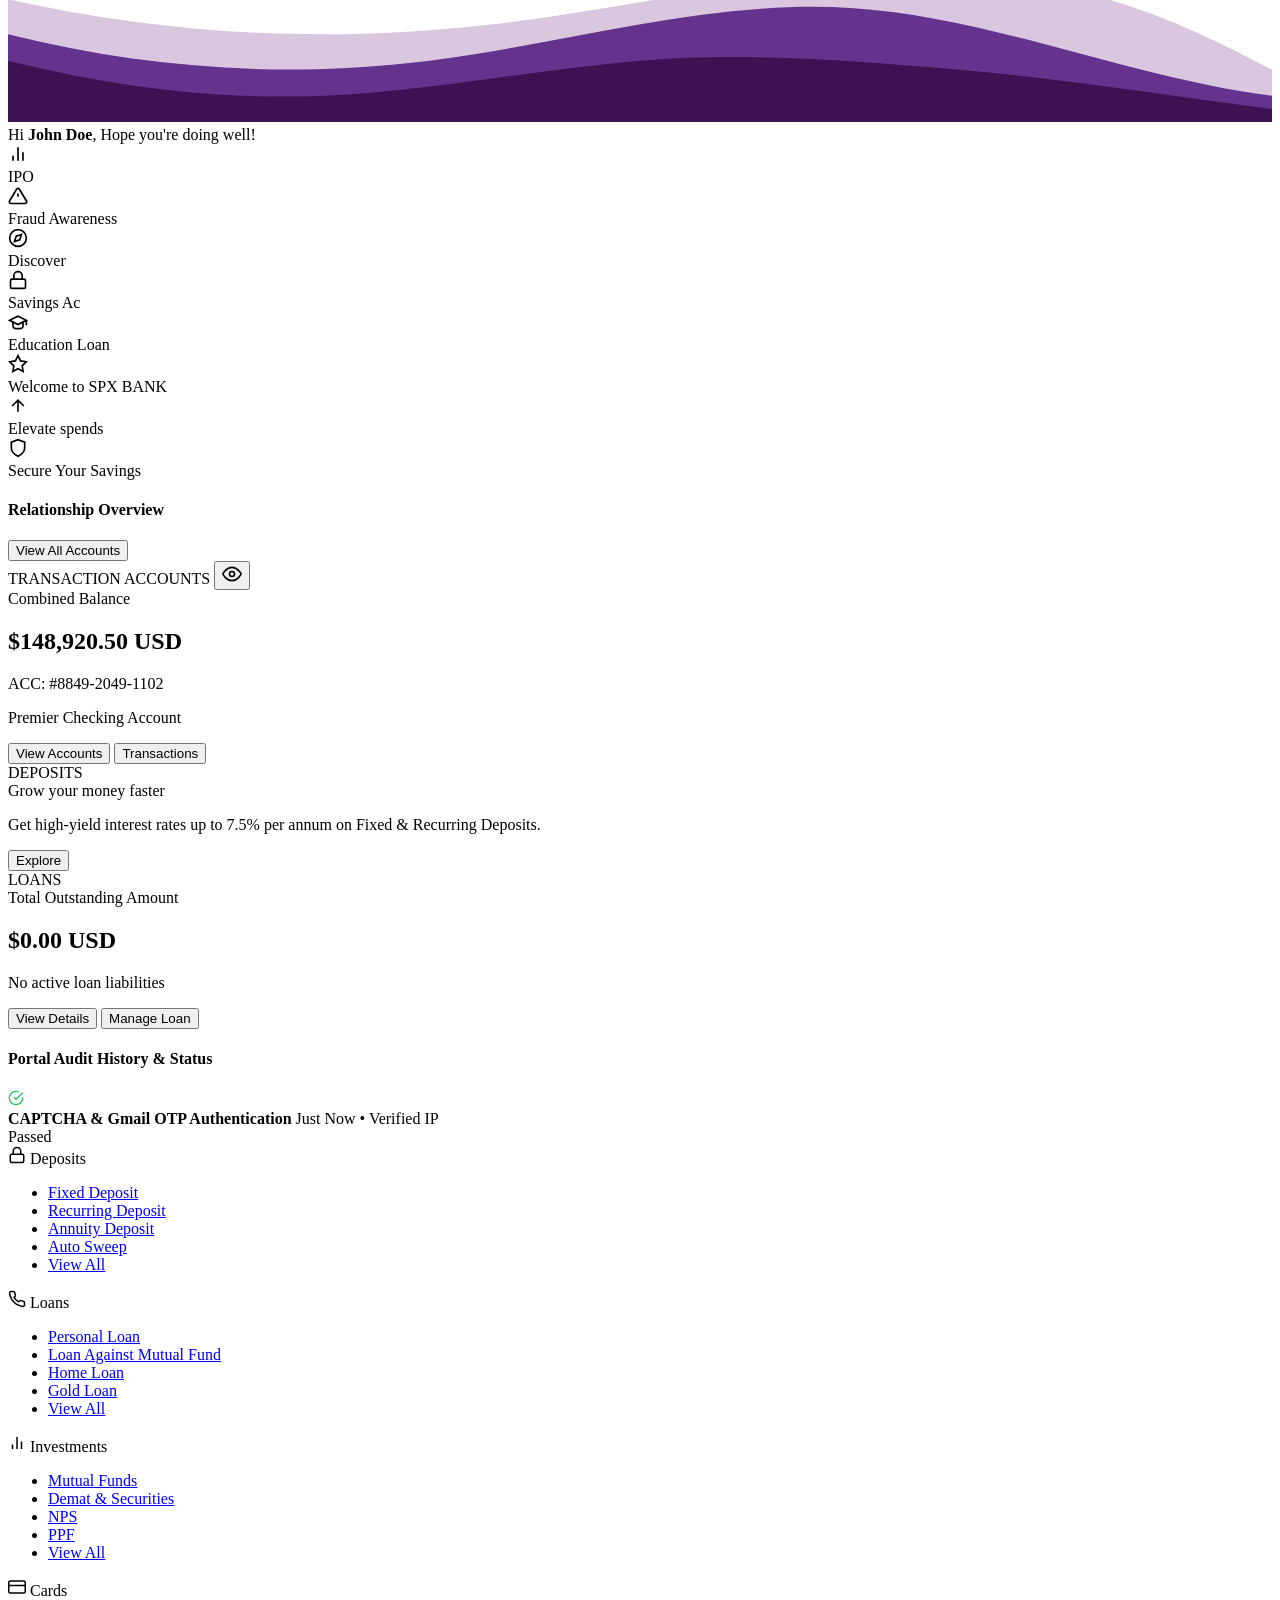
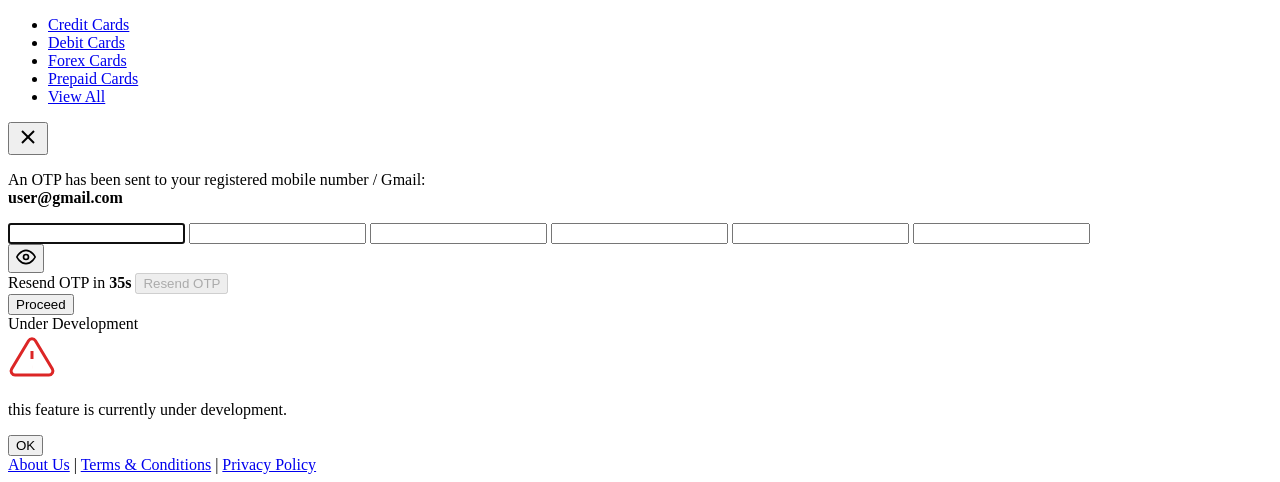
==== commit d04ec477: "feat(auth): backend auth, SMTP OTP, and lockout mechanism _phase-2" ====
--- a/index.html
+++ b/index.html
@@ -184,6 +184,7 @@
                                             </button>
                                         </div>
                                     </div>
+                                    <div id="login-error-msg" style="color: #ff4d4d; font-size: 0.85rem; margin-top: 0.5rem; display: none;"></div>
                                     <div class="sbi-form-assist-row">
                                         <button type="button" class="sbi-assist-btn" onclick="switchView('forgot-password')">Forgot Password?</button>
                                     </div>
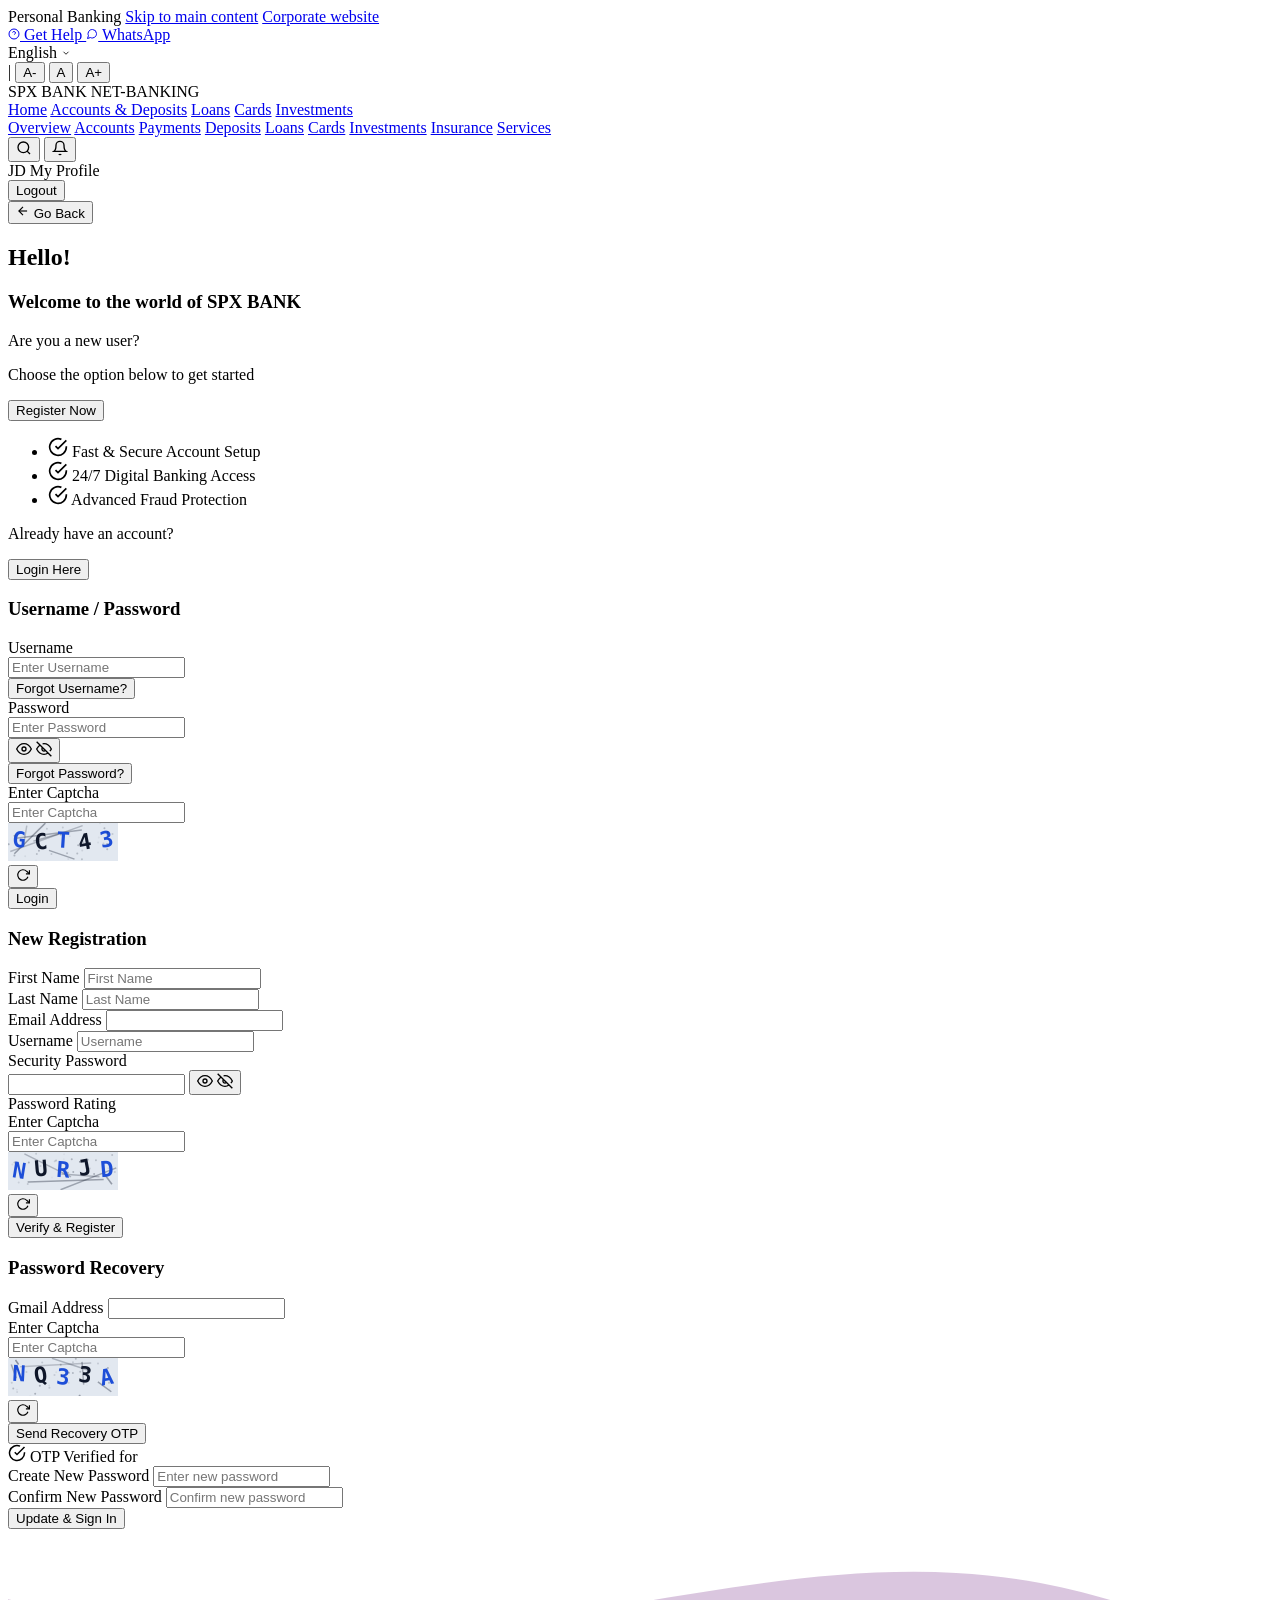
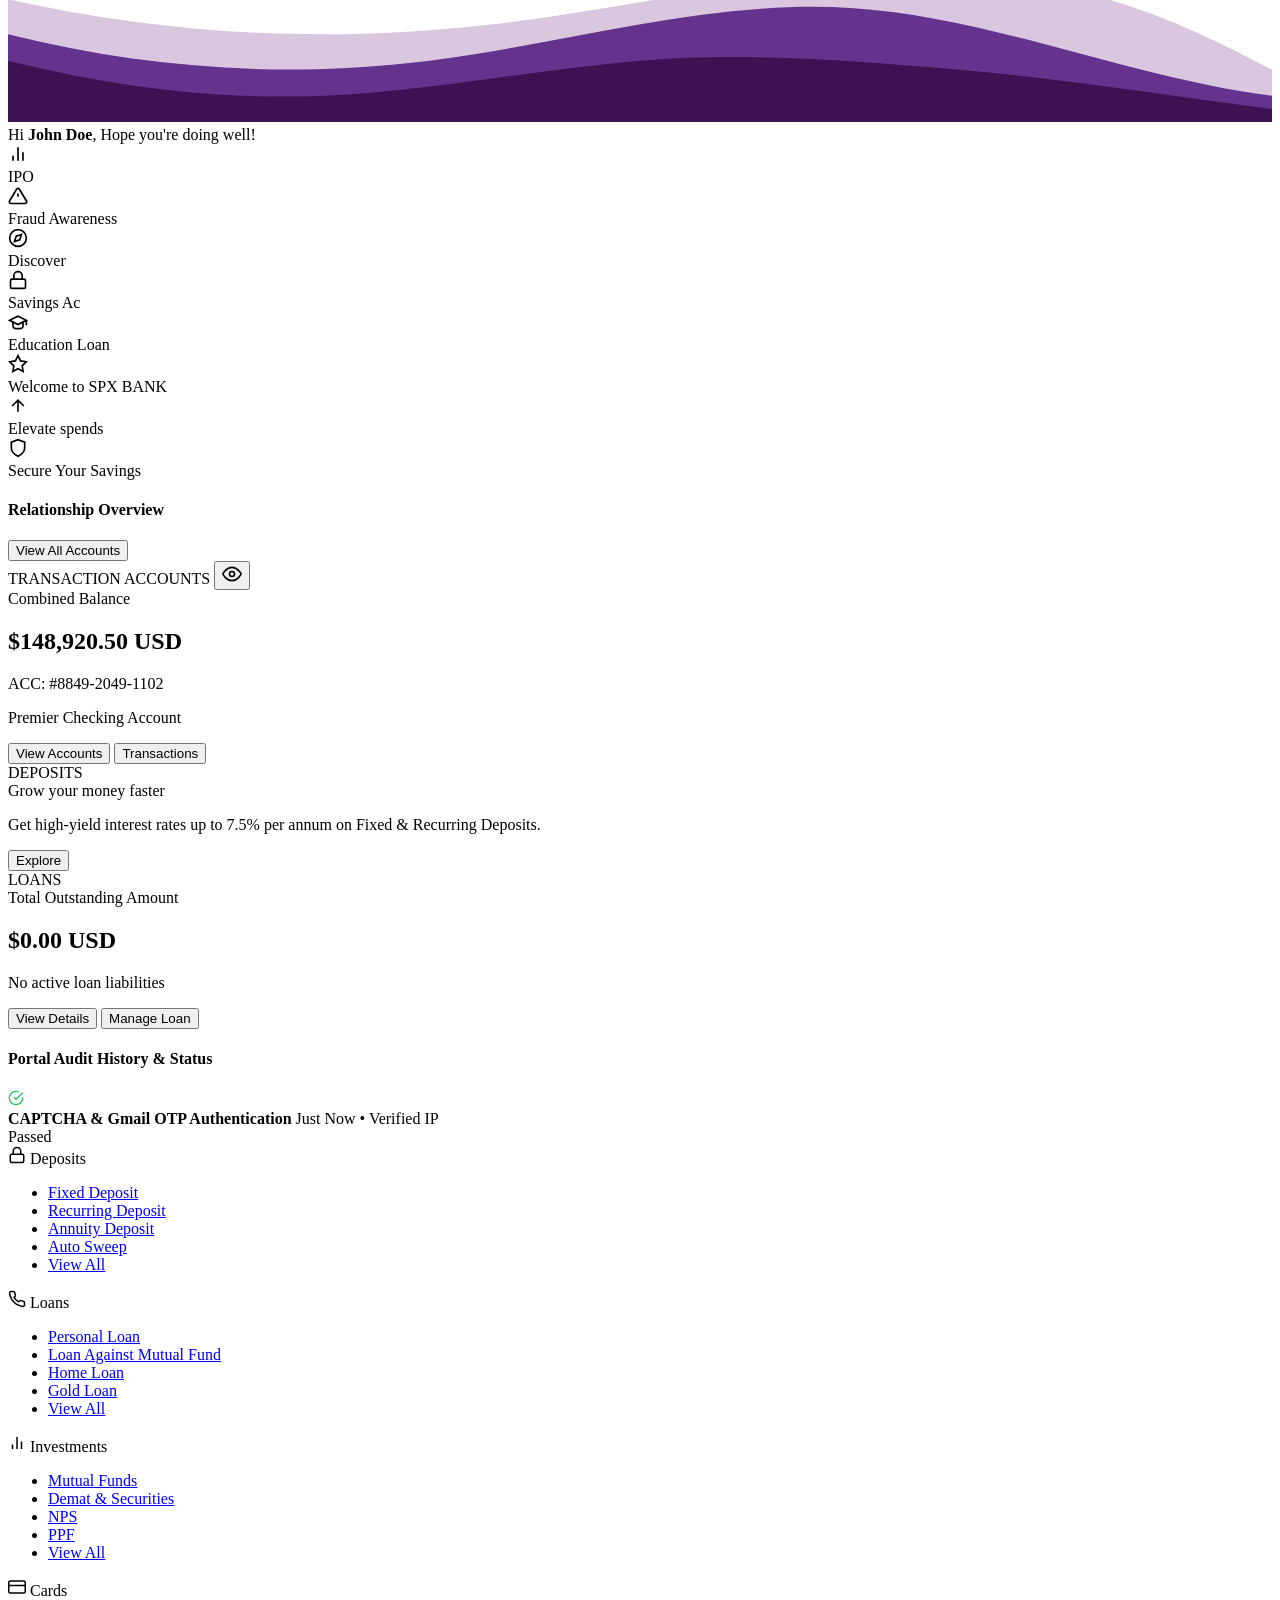
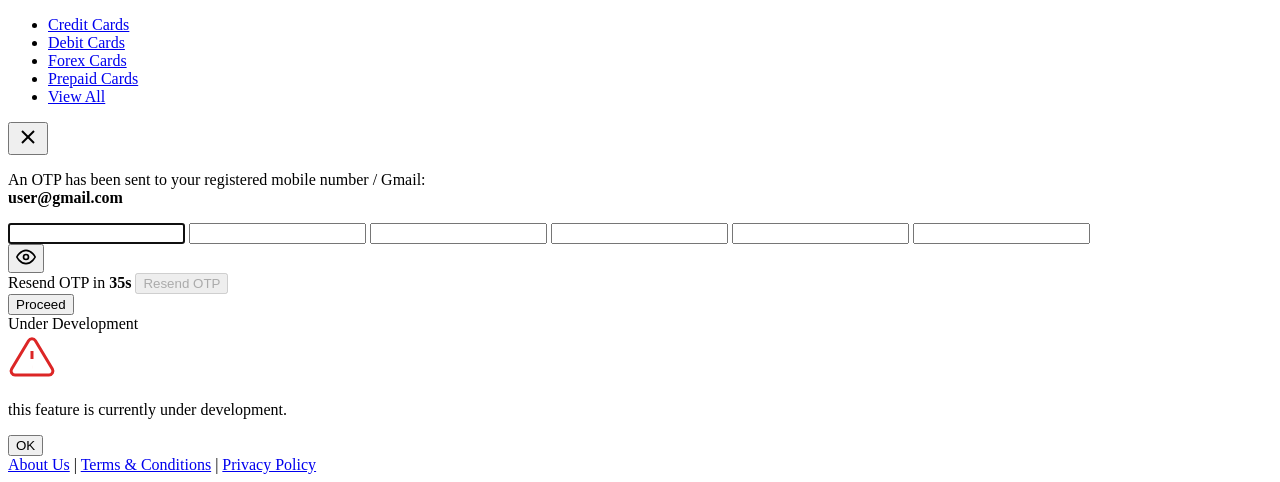
==== commit 14f023cc: "WIP: Phase2 initial implementation (backend + partial frontend)" ====
--- a/index.html
+++ b/index.html
@@ -179,9 +179,7 @@
                                                 <svg class="eye-open" viewBox="0 0 24 24" width="16" height="16" fill="none" stroke="currentColor" stroke-width="2"><path d="M1 12s4-8 11-8 11 8 11 8-4 8-11 8-11-8-11-8z"></path><circle cx="12" cy="12" r="3"></circle></svg>
                                                 <svg class="eye-closed hidden" viewBox="0 0 24 24" width="16" height="16" fill="none" stroke="currentColor" stroke-width="2"><path d="M17.94 17.94A10.07 10.07 0 0 1 12 20c-7 0-11-8-11-8a18.45 18.45 0 0 1 5.06-5.94M9.9 4.24A9.12 9.12 0 0 1 12 4c7 0 11 8 11 8a18.5 18.5 0 0 1-2.16 3.19m-6.72-1.07a3 3 0 1 1-4.24-4.24"></path><line x1="1" y1="1" x2="23" y2="23"></line></svg>
                                             </button>
-                                            <button type="button" class="sbi-input-btn" onclick="showToast('Secure Virtual Keyboard Activated', 'success')" title="Virtual Keyboard">
-                                                <svg viewBox="0 0 24 24" width="16" height="16" fill="none" stroke="currentColor" stroke-width="2"><rect x="2" y="4" width="20" height="16" rx="2" ry="2"></rect><line x1="6" y1="8" x2="6.01" y2="8"></line><line x1="10" y1="8" x2="10.01" y2="8"></line><line x1="14" y1="8" x2="14.01" y2="8"></line><line x1="18" y1="8" x2="18.01" y2="8"></line><line x1="6" y1="12" x2="6.01" y2="12"></line><line x1="10" y1="12" x2="10.01" y2="12"></line><line x1="14" y1="12" x2="14.01" y2="12"></line><line x1="18" y1="12" x2="18.01" y2="12"></line><line x1="7" y1="16" x2="17" y2="16"></line></svg>
-                                            </button>
+
                                         </div>
                                     </div>
                                     <div id="login-error-msg" style="color: #ff4d4d; font-size: 0.85rem; margin-top: 0.5rem; display: none;"></div>
@@ -198,9 +196,6 @@
                                         <div class="sbi-captcha-image-block">
                                             <canvas id="login-captcha-canvas" width="110" height="38"></canvas>
                                             <div class="sbi-captcha-actions">
-                                                <button type="button" class="sbi-captcha-action-btn" onclick="playCaptchaSound('login')" title="Speak Captcha">
-                                                    <svg viewBox="0 0 24 24" width="14" height="14" fill="none" stroke="currentColor" stroke-width="2"><path d="M11 5L6 9H2v6h4l5 4V5z"></path><path d="M15.54 8.46a5 5 0 0 1 0 7.07"></path></svg>
-                                                </button>
                                                 <button type="button" class="sbi-captcha-action-btn" onclick="generateCaptcha('login')" title="Refresh Captcha">
                                                     <svg viewBox="0 0 24 24" width="14" height="14" fill="none" stroke="currentColor" stroke-width="2"><polyline points="23 4 23 10 17 10"></polyline><path d="M20.49 15a9 9 0 1 1-2.12-9.36L23 10"></path></svg>
                                                 </button>
@@ -241,7 +236,7 @@
                                     </div>
 
                                     <div class="sbi-form-group">
-                                        <label for="reg-email" class="sbi-form-label">Gmail Address</label>
+                                        <label for="reg-email" class="sbi-form-label">Email Address</label>
                                         <input type="email" id="reg-email" class="sbi-form-input" placeholder="" required>
                                     </div>
 
@@ -273,9 +268,6 @@
                                             <div class="sbi-captcha-image-block">
                                                 <canvas id="reg-captcha-canvas" width="110" height="38"></canvas>
                                                 <div class="sbi-captcha-actions">
-                                                    <button type="button" class="sbi-captcha-action-btn" onclick="playCaptchaSound('reg')" title="Speak Captcha">
-                                                        <svg viewBox="0 0 24 24" width="14" height="14" fill="none" stroke="currentColor" stroke-width="2"><path d="M11 5L6 9H2v6h4l5 4V5z"></path><path d="M15.54 8.46a5 5 0 0 1 0 7.07"></path></svg>
-                                                    </button>
                                                     <button type="button" class="sbi-captcha-action-btn" onclick="generateCaptcha('reg')" title="Refresh Captcha">
                                                         <svg viewBox="0 0 24 24" width="14" height="14" fill="none" stroke="currentColor" stroke-width="2"><polyline points="23 4 23 10 17 10"></polyline><path d="M20.49 15a9 9 0 1 1-2.12-9.36L23 10"></path></svg>
                                                     </button>
@@ -318,9 +310,6 @@
                                             <div class="sbi-captcha-image-block">
                                                 <canvas id="reset-captcha-canvas" width="110" height="38"></canvas>
                                                 <div class="sbi-captcha-actions">
-                                                    <button type="button" class="sbi-captcha-action-btn" onclick="playCaptchaSound('reset')" title="Speak Captcha">
-                                                        <svg viewBox="0 0 24 24" width="14" height="14" fill="none" stroke="currentColor" stroke-width="2"><path d="M11 5L6 9H2v6h4l5 4V5z"></path><path d="M15.54 8.46a5 5 0 0 1 0 7.07"></path></svg>
-                                                    </button>
                                                     <button type="button" class="sbi-captcha-action-btn" onclick="generateCaptcha('reset')" title="Refresh Captcha">
                                                         <svg viewBox="0 0 24 24" width="14" height="14" fill="none" stroke="currentColor" stroke-width="2"><polyline points="23 4 23 10 17 10"></polyline><path d="M20.49 15a9 9 0 1 1-2.12-9.36L23 10"></path></svg>
                                                     </button>
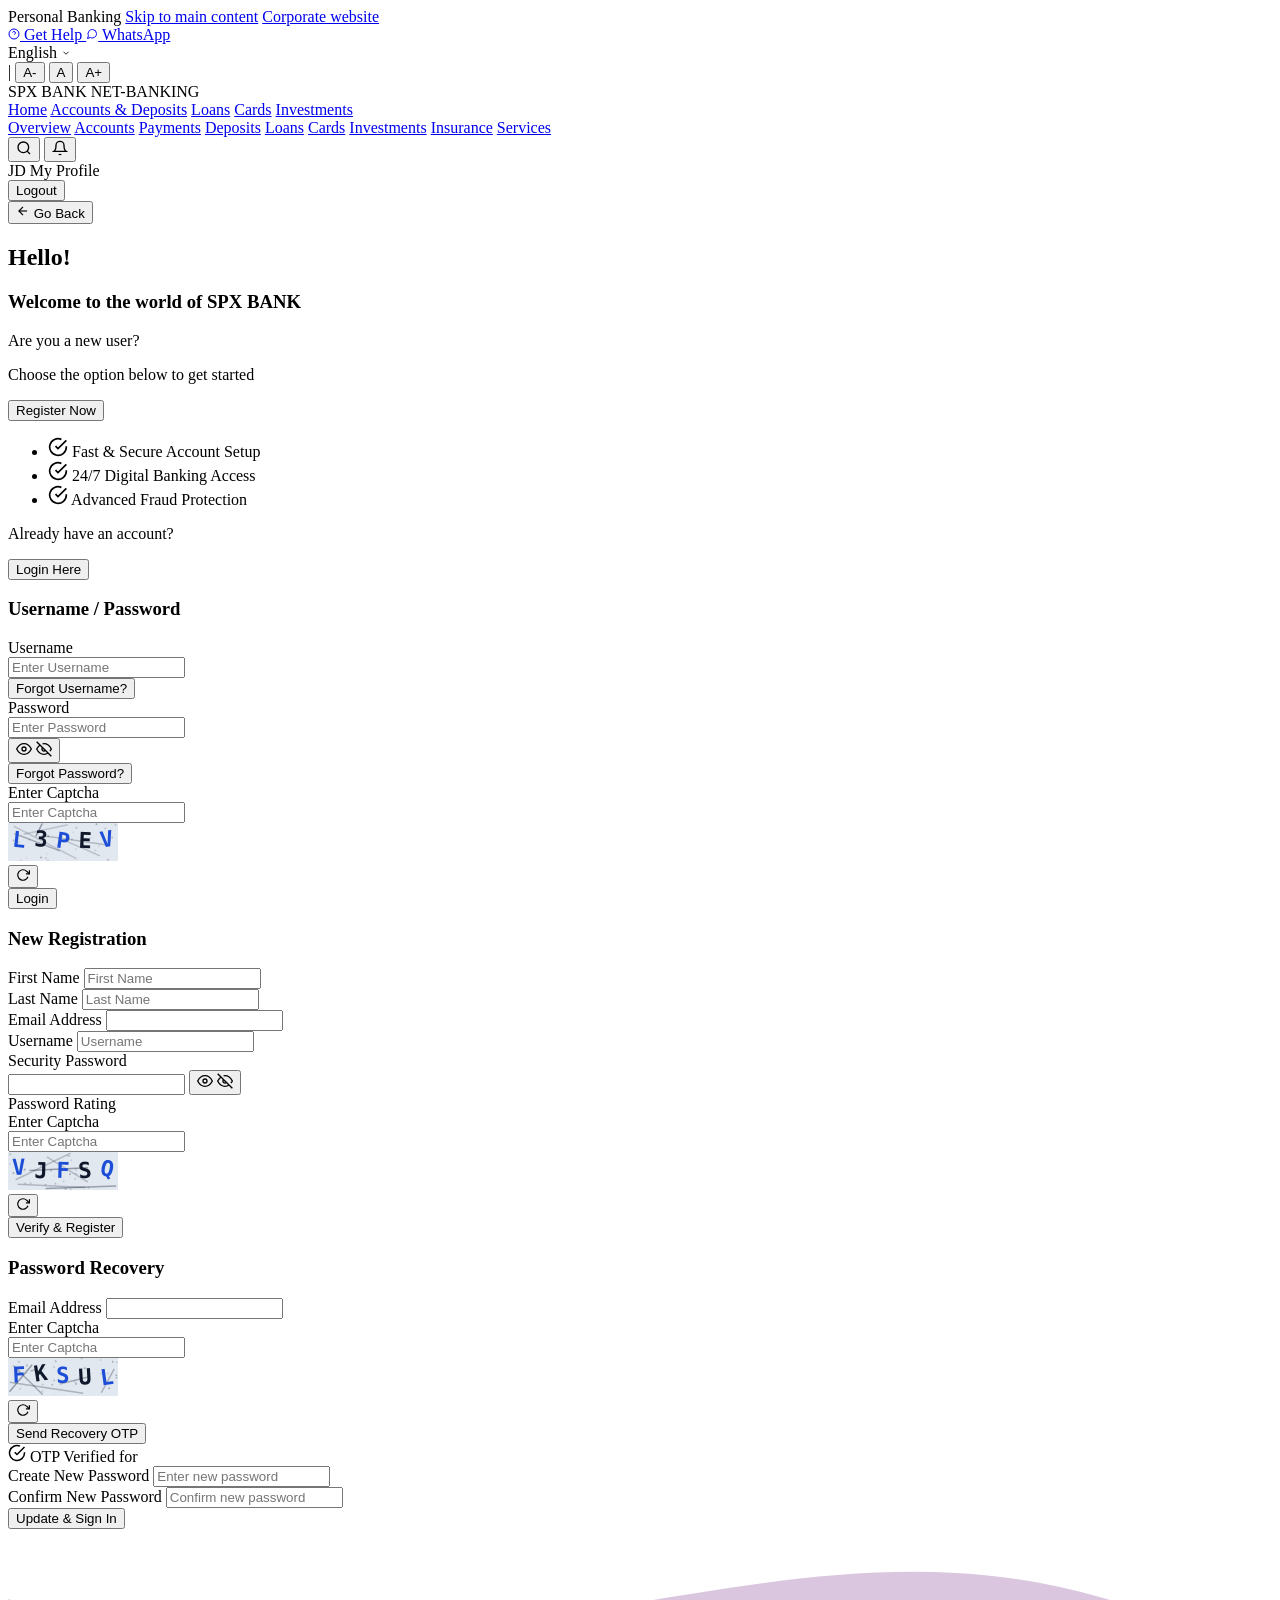
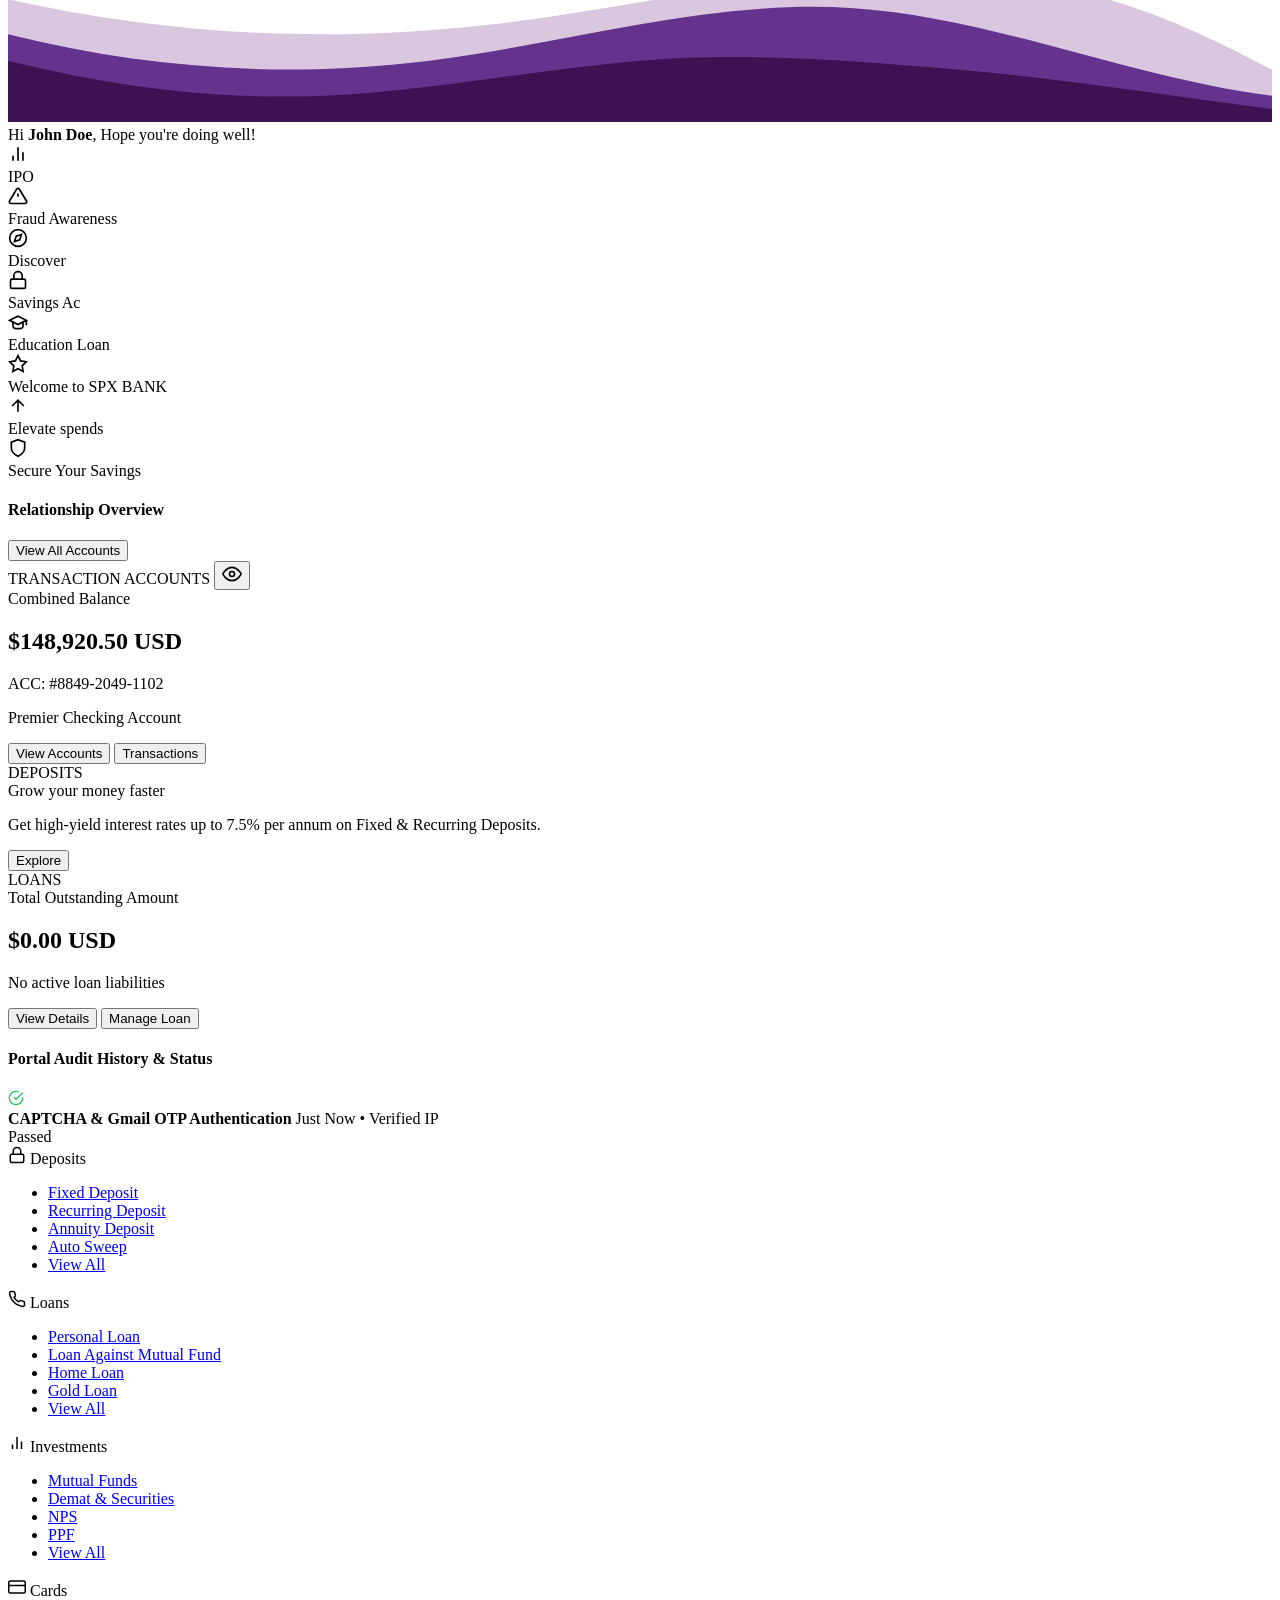
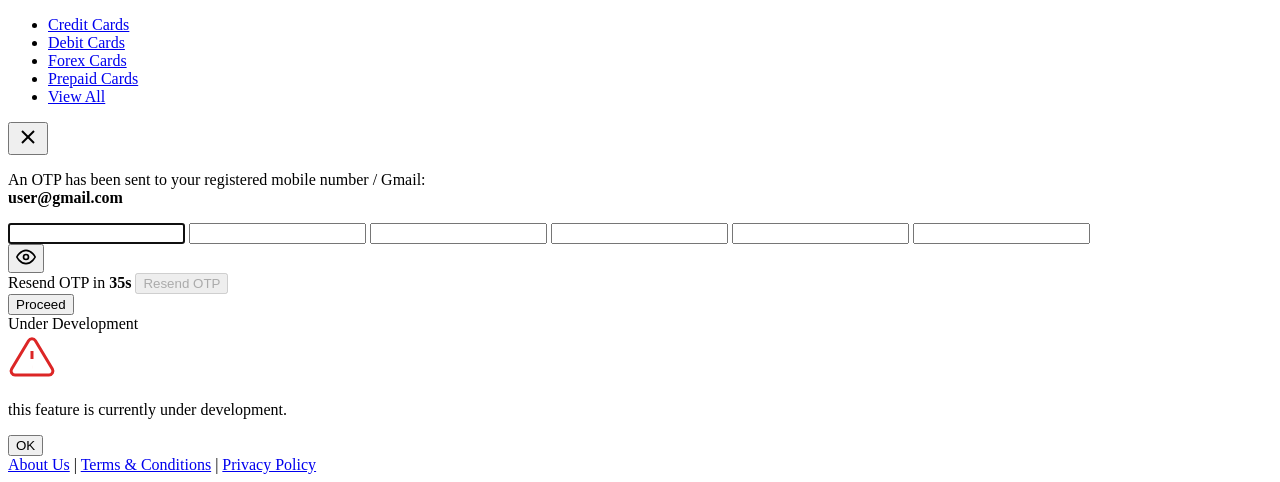
==== commit a3a226aa: "feat(auth): integrate backend OTP auth, add reset-password API & remove client localStorage mocks" ====
--- a/index.html
+++ b/index.html
@@ -275,6 +275,7 @@
                                             </div>
                                         </div>
                                     </div>
+                                    <div id="reg-error-msg" style="color: #ff4d4d; font-size: 0.85rem; margin-bottom: 1rem; display: none;"></div>
 
                                     <div class="sbi-submit-container">
                                         <button type="submit" class="sbi-btn-login" id="btn-register">
@@ -298,7 +299,7 @@
                                 <!-- STEP 1 -->
                                 <form id="forgot-password-form-1" onsubmit="handleForgotPasswordRequest(event)" class="sbi-form">
                                     <div class="sbi-form-group">
-                                        <label for="reset-email" class="sbi-form-label">Gmail Address</label>
+                                        <label for="reset-email" class="sbi-form-label">Email Address</label>
                                         <input type="email" id="reset-email" class="sbi-form-input" placeholder="" required>
                                     </div>
 
@@ -335,12 +336,12 @@
 
                                     <div class="sbi-form-group">
                                         <label for="new-password" class="sbi-form-label">Create New Password</label>
-                                        <input type="password" id="new-password" class="sbi-form-input" placeholder="Enter new password" required>
+                                        <input type="password" id="new-password" class="sbi-form-input" placeholder="Enter new password" required autocomplete="off">
                                     </div>
 
                                     <div class="sbi-form-group">
                                         <label for="confirm-new-password" class="sbi-form-label">Confirm New Password</label>
-                                        <input type="password" id="confirm-new-password" class="sbi-form-input" placeholder="Confirm new password" required>
+                                        <input type="password" id="confirm-new-password" class="sbi-form-input" placeholder="Confirm new password" required autocomplete="off">
                                     </div>
 
                                     <div class="sbi-submit-container">
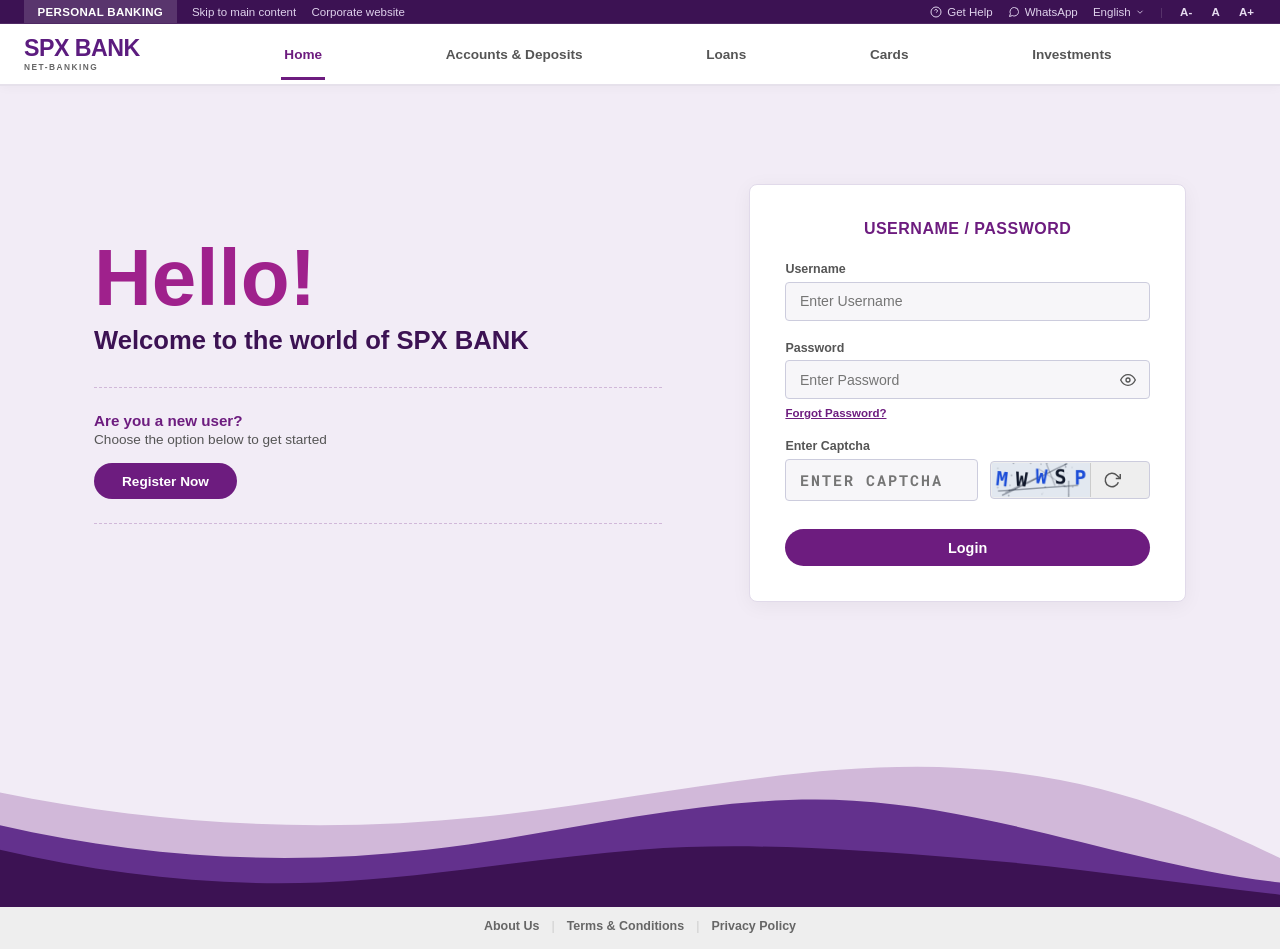
==== commit 62f08b04: "few bugs and minor changes has been" ====
--- a/index.html
+++ b/index.html
@@ -164,9 +164,6 @@
                                     <div class="sbi-input-container">
                                         <input type="text" id="login-username" class="sbi-form-input" placeholder="Enter Username" required autocomplete="off">
                                     </div>
-                                    <div class="sbi-form-assist-row">
-                                        <button type="button" class="sbi-assist-btn" onclick="triggerQuickAction('Forgot Username')">Forgot Username?</button>
-                                    </div>
                                 </div>
 
                                 <!-- Password Field -->
@@ -336,12 +333,24 @@
 
                                     <div class="sbi-form-group">
                                         <label for="new-password" class="sbi-form-label">Create New Password</label>
-                                        <input type="password" id="new-password" class="sbi-form-input" placeholder="Enter new password" required autocomplete="off">
+                                        <div class="sbi-input-container">
+                                            <input type="password" id="new-password" class="sbi-form-input sbi-password-input" placeholder="Enter new password" required autocomplete="off">
+                                            <button type="button" class="sbi-input-btn absolute-btn" onclick="togglePasswordVisibility('new-password', this)">
+                                                <svg class="eye-open" viewBox="0 0 24 24" width="16" height="16" fill="none" stroke="currentColor" stroke-width="2"><path d="M1 12s4-8 11-8 11 8 11 8-4 8-11 8-11-8-11-8z"></path><circle cx="12" cy="12" r="3"></circle></svg>
+                                                <svg class="eye-closed hidden" viewBox="0 0 24 24" width="16" height="16" fill="none" stroke="currentColor" stroke-width="2"><path d="M17.94 17.94A10.07 10.07 0 0 1 12 20c-7 0-11-8-11-8a18.45 18.45 0 0 1 5.06-5.94M9.9 4.24A9.12 9.12 0 0 1 12 4c7 0 11 8 11 8a18.5 18.5 0 0 1-2.16 3.19m-6.72-1.07a3 3 0 1 1-4.24-4.24"></path><line x1="1" y1="1" x2="23" y2="23"></line></svg>
+                                            </button>
+                                        </div>
                                     </div>
 
                                     <div class="sbi-form-group">
                                         <label for="confirm-new-password" class="sbi-form-label">Confirm New Password</label>
-                                        <input type="password" id="confirm-new-password" class="sbi-form-input" placeholder="Confirm new password" required autocomplete="off">
+                                        <div class="sbi-input-container">
+                                            <input type="password" id="confirm-new-password" class="sbi-form-input sbi-password-input" placeholder="Confirm new password" required autocomplete="off">
+                                            <button type="button" class="sbi-input-btn absolute-btn" onclick="togglePasswordVisibility('confirm-new-password', this)">
+                                                <svg class="eye-open" viewBox="0 0 24 24" width="16" height="16" fill="none" stroke="currentColor" stroke-width="2"><path d="M1 12s4-8 11-8 11 8 11 8-4 8-11 8-11-8-11-8z"></path><circle cx="12" cy="12" r="3"></circle></svg>
+                                                <svg class="eye-closed hidden" viewBox="0 0 24 24" width="16" height="16" fill="none" stroke="currentColor" stroke-width="2"><path d="M17.94 17.94A10.07 10.07 0 0 1 12 20c-7 0-11-8-11-8a18.45 18.45 0 0 1 5.06-5.94M9.9 4.24A9.12 9.12 0 0 1 12 4c7 0 11 8 11 8a18.5 18.5 0 0 1-2.16 3.19m-6.72-1.07a3 3 0 1 1-4.24-4.24"></path><line x1="1" y1="1" x2="23" y2="23"></line></svg>
+                                            </button>
+                                        </div>
                                     </div>
 
                                     <div class="sbi-submit-container">
--- a/style.css
+++ b/style.css
@@ -0,0 +1,1743 @@
+/* ==========================================================================
+   SPX BANK NET BANKING PORTAL DESIGN STYLING
+   ========================================================================== */
+
+:root {
+    /* SBI Palette */
+    --sbi-dark-purple: #3c1253;      /* Deep violet header background */
+    --sbi-accent-purple: #6d1c7f;    /* Primary logo/button purple */
+    --sbi-light-purple: #f3ecf7;     /* Background light violet accent */
+    --sbi-text-dark: #222222;
+    --sbi-text-gray: #555555;
+    --sbi-border-color: #dcd3e4;
+    --sbi-orange: #f26f21;           /* Ring orange accent */
+    --sbi-blue: #00a2e8;             /* SBI circle keyhole blue */
+
+    --font-sbi: 'Open Sans', -apple-system, BlinkMacSystemFont, "Segoe UI", Roboto, sans-serif;
+    --font-mono: 'Roboto Mono', monospace;
+    --sbi-shadow: 0 4px 15px rgba(60, 18, 83, 0.08);
+    --sbi-card-shadow: 0 4px 20px rgba(0, 0, 0, 0.05);
+    
+    --radius-sm: 4px;
+    --radius-md: 8px;
+    --radius-lg: 20px;
+    --transition: all 0.25s cubic-bezier(0.4, 0, 0.2, 1);
+}
+
+/* Reset & Base Styles */
+* {
+    margin: 0;
+    padding: 0;
+    box-sizing: border-box;
+    font-family: var(--font-sbi);
+    -webkit-font-smoothing: antialiased;
+}
+
+body {
+    background-color: #faf8fc;
+    color: var(--sbi-text-dark);
+    min-height: 100vh;
+    display: flex;
+    flex-direction: column;
+    position: relative;
+    overflow-x: hidden;
+}
+
+.portal-wrapper {
+    display: flex;
+    flex-direction: column;
+    min-height: 100vh;
+    width: 100%;
+}
+
+/* ==========================================================================
+   1. SBI TOP NAV STRIP
+   ========================================================================== */
+.sbi-top-nav {
+    background-color: var(--sbi-dark-purple);
+    color: #e6dbf0;
+    font-size: 0.72rem;
+    padding: 0.35rem 1.5rem;
+    border-bottom: 1px solid rgba(255, 255, 255, 0.1);
+}
+
+.sbi-top-nav-container {
+    max-width: 1240px;
+    margin: 0 auto;
+    display: flex;
+    justify-content: space-between;
+    align-items: center;
+}
+
+.sbi-top-nav-left, .sbi-top-nav-right {
+    display: flex;
+    align-items: center;
+    gap: 0.95rem;
+}
+
+.sbi-top-tab {
+    background-color: rgba(255, 255, 255, 0.15);
+    color: #ffffff;
+    font-weight: 700;
+    padding: 0.35rem 0.85rem;
+    margin: -0.35rem 0;
+    border-radius: 0;
+    letter-spacing: 0.3px;
+    text-transform: uppercase;
+}
+
+.sbi-top-link {
+    color: #dfd2ec;
+    text-decoration: none;
+    transition: var(--transition);
+}
+
+.sbi-top-link:hover {
+    color: #ffffff;
+    text-decoration: underline;
+}
+
+.sbi-icon-link {
+    display: inline-flex;
+    align-items: center;
+    gap: 0.3rem;
+}
+
+.sbi-lang-selector {
+    display: flex;
+    align-items: center;
+    gap: 0.25rem;
+    cursor: pointer;
+}
+
+.sbi-top-divider {
+    color: rgba(255, 255, 255, 0.15);
+}
+
+.sbi-font-btn {
+    background: none;
+    border: none;
+    color: #e6dbf0;
+    font-size: 0.72rem;
+    font-weight: 600;
+    cursor: pointer;
+    padding: 0 2px;
+}
+
+.sbi-font-btn:hover {
+    color: #ffffff;
+}
+
+/* ==========================================================================
+   2. SBI MAIN BRANDING HEADER
+   ========================================================================== */
+.sbi-main-header {
+    background-color: #ffffff;
+    border-bottom: 2px solid #e6e1eb;
+    padding: 0.75rem 1.5rem;
+    box-shadow: 0 2px 10px rgba(0, 0, 0, 0.03);
+    position: sticky;
+    top: 0;
+    z-index: 99;
+}
+
+.sbi-header-container {
+    max-width: 1240px;
+    margin: 0 auto;
+    display: flex;
+    justify-content: space-between;
+    align-items: center;
+}
+
+/* Logo Styling */
+.sbi-logo-block {
+    display: flex;
+    flex-direction: column;
+    align-items: flex-start;
+    cursor: pointer;
+    user-select: none;
+    flex-shrink: 0;
+    white-space: nowrap;
+    line-height: 1.1;
+}
+
+.spx-text {
+    font-size: 1.45rem;
+    font-weight: 700;
+    color: #5c1c7f;
+    letter-spacing: -0.5px;
+    white-space: nowrap;
+}
+
+.sbi-logo-ring {
+    width: 24px;
+    height: 24px;
+    border: 3.5px solid var(--sbi-orange);
+    border-radius: 50%;
+    margin: 0 4px;
+    position: relative;
+    display: inline-block;
+}
+
+.sbi-ring-dot {
+    width: 7px;
+    height: 7px;
+    background-color: var(--sbi-blue);
+    border-radius: 50%;
+    position: absolute;
+    top: 5px;
+    left: 5px;
+}
+
+.sbi-brand-text {
+    font-size: 1.55rem;
+    font-weight: 700;
+    color: #004c8c;
+    letter-spacing: -0.5px;
+}
+
+.net-banking-tag {
+    font-size: 0.52rem;
+    font-weight: 700;
+    color: #666666;
+    letter-spacing: 1.5px;
+    display: block;
+    white-space: nowrap;
+    margin-top: 1px;
+}
+
+/* Nav Menu */
+.sbi-main-nav {
+    flex-grow: 1;
+    margin-left: 2rem;
+    margin-right: 2rem;
+    display: flex;
+    align-items: center;
+}
+
+.sbi-nav-menu {
+    display: flex;
+    align-items: center;
+    justify-content: space-evenly;
+    width: 100%;
+    gap: 0.5rem;
+}
+
+.sbi-nav-item {
+    color: var(--sbi-text-gray);
+    text-decoration: none;
+    font-size: 0.85rem;
+    font-weight: 600;
+    padding: 0.4rem 0.2rem;
+    position: relative;
+    transition: var(--transition);
+}
+
+.sbi-nav-item:hover {
+    color: var(--sbi-accent-purple);
+}
+
+.sbi-nav-item.active {
+    color: var(--sbi-accent-purple);
+    font-weight: 700;
+}
+
+.sbi-nav-item.active::after {
+    content: '';
+    position: absolute;
+    bottom: -0.75rem;
+    left: 0;
+    right: 0;
+    height: 3px;
+    background-color: var(--sbi-accent-purple);
+}
+
+.sbi-header-actions {
+    display: flex;
+    align-items: center;
+    gap: 1rem;
+}
+
+.sbi-header-icon-btn {
+    background: none;
+    border: none;
+    color: var(--sbi-text-gray);
+    cursor: pointer;
+    display: flex;
+    align-items: center;
+    padding: 4px;
+    transition: var(--transition);
+}
+
+.sbi-header-icon-btn:hover {
+    color: var(--sbi-accent-purple);
+}
+
+.sbi-user-badge {
+    display: flex;
+    align-items: center;
+    gap: 0.45rem;
+    background-color: #f7f4fa;
+    border: 1px solid #e0d8e8;
+    padding: 0.35rem 0.75rem;
+    border-radius: 20px;
+    cursor: pointer;
+}
+
+.sbi-avatar-initials {
+    width: 28px;
+    height: 28px;
+    flex-shrink: 0;
+    background-color: var(--sbi-accent-purple);
+    color: #ffffff;
+    border-radius: 50%;
+    font-size: 0.72rem;
+    font-weight: 700;
+    display: flex;
+    align-items: center;
+    justify-content: center;
+}
+
+.sbi-user-profile-label {
+    font-size: 0.78rem;
+    font-weight: 600;
+    color: var(--sbi-accent-purple);
+}
+
+.sbi-logout-btn {
+    background-color: var(--sbi-dark-purple);
+    color: #ffffff;
+    border: none;
+    padding: 0.45rem 1rem;
+    border-radius: 20px;
+    font-size: 0.78rem;
+    font-weight: 700;
+    cursor: pointer;
+    transition: var(--transition);
+}
+
+.sbi-logout-btn:hover {
+    background-color: var(--sbi-accent-purple);
+    box-shadow: 0 4px 10px rgba(109, 28, 127, 0.2);
+}
+
+/* ==========================================================================
+   3. AUTH LAYOUT & SPLIT VIEW
+   ========================================================================== */
+.sbi-portal-body {
+    flex-grow: 1;
+    display: flex;
+    flex-direction: column;
+}
+
+.sbi-auth-container {
+    flex-grow: 1;
+    display: flex;
+    flex-direction: column;
+    justify-content: space-between;
+    background-color: #f2ecf6; /* Soft light violet background matching branding */
+    min-height: calc(100vh - 84px);
+    position: relative;
+}
+
+.sbi-auth-split {
+    max-width: 1140px;
+    width: 100%;
+    margin: auto;
+    display: flex;
+    justify-content: space-between;
+    align-items: center;
+    gap: 3rem;
+    padding: 3rem 1.5rem 1.5rem 1.5rem;
+    z-index: 5;
+}
+
+/* Left welcome text block */
+.sbi-welcome-panel {
+    flex-basis: 52%;
+    color: var(--sbi-dark-purple);
+}
+
+.sbi-hello-title {
+    font-size: 5rem;
+    font-weight: 700;
+    color: #9f218c;
+    line-height: 1;
+    margin-bottom: 0.5rem;
+}
+
+.sbi-welcome-subtitle {
+    font-size: 1.6rem;
+    font-weight: 600;
+    color: var(--sbi-dark-purple);
+    margin-bottom: 2rem;
+}
+
+.sbi-new-user-section {
+    border-top: 1px dashed rgba(109, 28, 127, 0.25);
+    border-bottom: 1px dashed rgba(109, 28, 127, 0.25);
+    padding: 1.5rem 0;
+    margin-bottom: 1.5rem;
+}
+
+body:has(#register-view:not(.hidden)) .sbi-new-user-section {
+    display: none;
+}
+
+/* Registration Benefits Section Styles */
+.sbi-register-benefits-section {
+    display: none; /* Hidden by default (on login page) */
+    border-top: 1px dashed rgba(109, 28, 127, 0.25);
+    padding: 1.5rem 0;
+    margin-bottom: 1.5rem;
+}
+
+/* Show only on register view */
+body:has(#register-view:not(.hidden)) .sbi-register-benefits-section {
+    display: block;
+}
+
+.sbi-benefits-list {
+    list-style: none;
+    padding: 0;
+    margin: 0 0 1.5rem 0;
+}
+
+.sbi-benefits-list li {
+    display: flex;
+    align-items: center;
+    gap: 0.75rem;
+    font-size: 0.95rem;
+    font-weight: 600;
+    color: var(--sbi-dark-purple);
+    margin-bottom: 0.75rem;
+}
+
+.sbi-benefits-list li svg {
+    color: #22c55e; /* Green checkmarks */
+}
+
+.sbi-login-prompt p {
+    font-size: 0.95rem;
+    font-weight: 600;
+    color: var(--sbi-accent-purple);
+    margin-bottom: 0.5rem;
+}
+
+.sbi-btn-purple-outline {
+    background: transparent;
+    border: 2px solid var(--sbi-accent-purple);
+    color: var(--sbi-accent-purple);
+    padding: 0.5rem 1.5rem;
+    border-radius: 20px;
+    font-size: 0.9rem;
+    font-weight: 700;
+    cursor: pointer;
+    transition: var(--transition);
+}
+
+.sbi-btn-purple-outline:hover {
+    background: var(--sbi-accent-purple);
+    color: white;
+}
+
+.sbi-new-user-label {
+    font-size: 0.95rem;
+    font-weight: 700;
+    color: var(--sbi-accent-purple);
+    margin-bottom: 0.2rem;
+}
+
+.sbi-new-user-desc {
+    font-size: 0.85rem;
+    color: var(--sbi-text-gray);
+    margin-bottom: 1rem;
+}
+
+.sbi-new-user-actions {
+    display: flex;
+    gap: 1rem;
+}
+
+.sbi-btn-purple-fill {
+    background-color: var(--sbi-accent-purple);
+    color: #ffffff;
+    border: none;
+    padding: 0.65rem 1.75rem;
+    border-radius: 25px;
+    font-size: 0.85rem;
+    font-weight: 700;
+    cursor: pointer;
+    transition: var(--transition);
+}
+
+.sbi-btn-purple-fill:hover {
+    background-color: var(--sbi-dark-purple);
+    transform: translateY(-1px);
+    box-shadow: 0 4px 12px rgba(60, 18, 83, 0.2);
+}
+
+.sbi-btn-purple-outline {
+    background-color: transparent;
+    color: var(--sbi-accent-purple);
+    border: 1px solid var(--sbi-accent-purple);
+    padding: 0.65rem 1.75rem;
+    border-radius: 25px;
+    font-size: 0.85rem;
+    font-weight: 700;
+    cursor: pointer;
+    transition: var(--transition);
+}
+
+.sbi-btn-purple-outline:hover {
+    background-color: var(--sbi-accent-purple);
+    color: #ffffff;
+    transform: translateY(-1px);
+}
+
+.sbi-open-now-text {
+    font-size: 0.85rem;
+    color: var(--sbi-text-gray);
+}
+
+.sbi-open-link {
+    color: var(--sbi-accent-purple);
+    font-weight: 700;
+    text-decoration: none;
+}
+
+.sbi-open-link:hover {
+    text-decoration: underline;
+}
+
+/* Right side Card Container */
+.sbi-card-panel {
+    flex-basis: 40%;
+    min-width: 380px;
+}
+
+.sbi-portal-card {
+    background-color: #ffffff;
+    border: 1px solid #e1daea;
+    border-radius: 8px;
+    padding: 2.2rem;
+    box-shadow: var(--sbi-card-shadow);
+}
+
+.sbi-card-title {
+    margin-bottom: 1.5rem;
+    border-bottom: 1.5rem;
+    text-align: center;
+}
+
+.sbi-card-title h3 {
+    font-size: 1rem;
+    font-weight: 600;
+    color: var(--sbi-accent-purple);
+    text-transform: uppercase;
+    letter-spacing: 0.5px;
+}
+
+/* Form inputs styling */
+.sbi-form {
+    display: flex;
+    flex-direction: column;
+    gap: 1.25rem;
+}
+
+.sbi-form-group {
+    display: flex;
+    flex-direction: column;
+    gap: 0.35rem;
+}
+
+.sbi-form-label {
+    font-size: 0.78rem;
+    font-weight: 700;
+    color: var(--sbi-text-gray);
+}
+
+.sbi-input-container {
+    position: relative;
+    display: flex;
+    align-items: center;
+}
+
+.sbi-form-input {
+    width: 100%;
+    padding: 0.65rem 0.85rem;
+    background-color: #f7f6f9;
+    border: 1px solid #ccd;
+    border-radius: 4px;
+    font-size: 0.88rem;
+    color: var(--sbi-text-dark);
+    outline: none;
+    transition: var(--transition);
+}
+
+.sbi-form-input:focus {
+    border-color: var(--sbi-accent-purple);
+    background-color: #ffffff;
+    box-shadow: 0 0 0 3px rgba(109, 28, 127, 0.1);
+}
+
+.sbi-select {
+    appearance: none;
+    background-image: url("data:image/svg+xml,%3Csvg xmlns='http://www.w3.org/2000/svg' width='12' height='12' viewBox='0 0 24 24' fill='none' stroke='%23555555' stroke-width='2.5'%3E%3Cpolyline points='6 9 12 15 18 9'%3E%3C/polyline%3E%3C/svg%3E");
+    background-repeat: no-repeat;
+    background-position: right 0.85rem center;
+    cursor: pointer;
+}
+
+/* Password button overlay options */
+.sbi-input-addon-buttons {
+    position: absolute;
+    right: 0.5rem;
+    display: flex;
+    gap: 0.3rem;
+}
+
+.sbi-input-btn {
+    background: none;
+    border: none;
+    color: var(--sbi-text-gray);
+    cursor: pointer;
+    display: flex;
+    align-items: center;
+    justify-content: center;
+    padding: 6px;
+    transition: var(--transition);
+}
+
+.sbi-input-btn:hover {
+    color: var(--sbi-accent-purple);
+}
+
+.absolute-btn {
+    position: absolute;
+    right: 0.5rem;
+}
+
+.sbi-form-assist-row {
+    display: flex;
+    justify-content: flex-start;
+    margin-top: 0.15rem;
+}
+
+.sbi-assist-btn {
+    background: none;
+    border: none;
+    color: var(--sbi-accent-purple);
+    font-size: 0.72rem;
+    font-weight: 700;
+    cursor: pointer;
+    text-decoration: underline;
+}
+
+.sbi-assist-btn:hover {
+    color: var(--sbi-dark-purple);
+}
+
+/* Captcha area styling */
+.sbi-captcha-layout {
+    display: grid;
+    grid-template-columns: 1.2fr 1fr;
+    gap: 0.75rem;
+    align-items: center;
+}
+
+.sbi-captcha-input {
+    width: 100%;
+    padding: 0.65rem 0.85rem;
+    background-color: #f7f6f9;
+    border: 1px solid #ccd;
+    border-radius: 4px;
+    font-family: var(--font-mono);
+    font-weight: 700;
+    font-size: 0.95rem;
+    letter-spacing: 2px;
+    text-transform: uppercase;
+    outline: none;
+}
+
+.sbi-captcha-input:focus {
+    border-color: var(--sbi-accent-purple);
+    background-color: #ffffff;
+}
+
+.sbi-captcha-image-block {
+    display: flex;
+    align-items: center;
+    border: 1px solid #ccd;
+    border-radius: 4px;
+    background-color: #eeeeee;
+    padding: 1px;
+    height: 38px;
+}
+
+.sbi-captcha-image-block canvas {
+    max-width: 100%;
+    height: 100%;
+}
+
+.sbi-captcha-actions {
+    display: flex;
+    flex-direction: column;
+    justify-content: center;
+    align-items: center;
+    height: 100%;
+    border-left: 1px solid #ccc;
+    padding: 0 8px;
+}
+
+.sbi-captcha-action-btn {
+    background: none;
+    border: none;
+    color: var(--sbi-text-gray);
+    cursor: pointer;
+    display: flex;
+    align-items: center;
+    justify-content: center;
+    padding: 4px;
+}
+
+.sbi-captcha-action-btn svg {
+    width: 18px;
+    height: 18px;
+}
+
+.sbi-captcha-action-btn:hover {
+    color: var(--sbi-accent-purple);
+}
+
+/* Submit and Action Buttons */
+.sbi-submit-container {
+    margin-top: 0.5rem;
+}
+
+.sbi-btn-login {
+    width: 100%;
+    background-color: #e6e6e6; /* Start as light grey, active colors override */
+    color: #999999;
+    border: none;
+    padding: 0.65rem;
+    border-radius: 20px; /* Fully rounded buttons */
+    font-size: 0.9rem;
+    font-weight: 700;
+    cursor: pointer;
+    text-align: center;
+    transition: var(--transition);
+}
+
+/* Standard login is active once values are filled, but let's color it natively */
+#login-form .sbi-btn-login, 
+#register-form .sbi-btn-login, 
+#forgot-password-form-1 .sbi-btn-login,
+#forgot-password-form-2 .sbi-btn-login {
+    background-color: var(--sbi-accent-purple);
+    color: #ffffff;
+}
+
+.sbi-btn-login:hover {
+    background-color: var(--sbi-dark-purple);
+    box-shadow: 0 4px 12px rgba(60, 18, 83, 0.2);
+}
+
+.sbi-lock-unlock-row {
+    display: flex;
+    justify-content: flex-end;
+    margin-top: 0.25rem;
+}
+
+.sbi-lock-btn {
+    background: none;
+    border: none;
+    color: var(--sbi-text-gray);
+    font-size: 0.72rem;
+    font-weight: 600;
+    cursor: pointer;
+    text-decoration: underline;
+}
+
+.sbi-lock-btn:hover {
+    color: var(--sbi-accent-purple);
+}
+
+/* Back Row for registration cards */
+.sbi-back-nav-row {
+    margin-bottom: 0.6rem;
+    display: flex;
+}
+
+.sbi-back-button {
+    background: #ffffff;
+    border: 1px solid var(--sbi-accent-purple);
+    color: var(--sbi-accent-purple);
+    padding: 0.35rem 0.75rem;
+    border-radius: 20px;
+    font-size: 0.72rem;
+    font-weight: 700;
+    cursor: pointer;
+    display: inline-flex;
+    align-items: center;
+    gap: 0.25rem;
+    transition: var(--transition);
+}
+
+.sbi-back-button:hover {
+    background-color: var(--sbi-accent-purple);
+    color: #ffffff;
+}
+
+/* Strength Meter */
+.strength-meter {
+    height: 4px;
+    background-color: #e5e7eb;
+    border-radius: 2px;
+    margin-top: 0.35rem;
+    overflow: hidden;
+}
+
+.strength-bar {
+    height: 100%;
+    width: 0;
+    transition: var(--transition);
+}
+
+.strength-text {
+    font-size: 0.72rem;
+    color: var(--sbi-text-gray);
+    margin-top: 0.15rem;
+    display: block;
+}
+
+.step-indicator {
+    display: flex;
+    align-items: center;
+    gap: 0.5rem;
+    padding: 0.6rem 0.85rem;
+    background-color: #ecfdf5;
+    border: 1px solid #a7f3d0;
+    border-radius: 4px;
+    color: #065f46;
+    font-size: 0.78rem;
+    margin-bottom: 1rem;
+}
+
+/* ==========================================================================
+   4. BOTTOM WAVES AND ACTIONS
+   ========================================================================== */
+.sbi-auth-bottom-banner {
+    position: relative;
+    width: 100%;
+    background-color: transparent;
+    margin-top: auto;
+}
+
+.sbi-quick-actions-bar {
+    position: absolute;
+    bottom: 4.5rem;
+    left: 8%;
+    background-color: rgba(255, 255, 255, 0.15);
+    backdrop-filter: blur(2px);
+    border: 1px solid rgba(255, 255, 255, 0.25);
+    color: #ffffff;
+    display: flex;
+    align-items: center;
+    gap: 1rem;
+    padding: 0.35rem 0.95rem;
+    border-radius: 20px;
+    z-index: 10;
+}
+
+.sbi-qa-title {
+    font-size: 0.75rem;
+    font-weight: 700;
+    letter-spacing: 0.5px;
+    text-transform: uppercase;
+}
+
+.sbi-qa-bullets-container {
+    display: flex;
+    gap: 0.25rem;
+}
+
+.sbi-bullet-dot {
+    width: 6px;
+    height: 6px;
+    border-radius: 50%;
+    background-color: rgba(255, 255, 255, 0.4);
+}
+
+.sbi-bullet-dot.active {
+    background-color: #ffffff;
+    width: 16px;
+    border-radius: 3px;
+}
+
+.sbi-wave-wrapper {
+    width: 100%;
+    height: 180px;
+    overflow: hidden;
+    position: relative;
+    margin-bottom: -5px;
+}
+
+.sbi-background-waves {
+    width: 100%;
+    height: 100%;
+    display: block;
+    position: absolute;
+    bottom: 0;
+}
+
+/* ==========================================================================
+   5. OTP SIDE DRAWER STYLING
+   ========================================================================== */
+.otp-drawer-overlay {
+    position: fixed;
+    top: 0;
+    left: 0;
+    width: 100vw;
+    height: 100vh;
+    background-color: rgba(0, 0, 0, 0.5);
+    backdrop-filter: blur(2px);
+    z-index: 1000;
+    display: flex;
+    justify-content: flex-end; /* Align right */
+    align-items: stretch;
+    transition: var(--transition);
+}
+
+.otp-drawer {
+    background-color: #2b2c82; /* Solid dark blue drawer overlay */
+    color: #ffffff;
+    width: 100%;
+    max-width: 380px; /* Panel Width */
+    height: 100%;
+    display: flex;
+    flex-direction: column;
+    padding: 3rem 2rem;
+    box-shadow: -10px 0 30px rgba(0, 0, 0, 0.35);
+    animation: slideInRight 0.3s ease-out;
+    overflow-y: auto;
+}
+
+@keyframes slideInRight {
+    from { transform: translateX(100%); }
+    to { transform: translateX(0); }
+}
+
+.otp-drawer-header {
+    display: flex;
+    justify-content: flex-end;
+    margin-bottom: 2rem;
+}
+
+.otp-close-btn {
+    background: none;
+    border: none;
+    color: #ffffff;
+    cursor: pointer;
+    display: flex;
+    align-items: center;
+    justify-content: center;
+    opacity: 0.8;
+    transition: var(--transition);
+}
+
+.otp-close-btn:hover {
+    opacity: 1;
+    transform: scale(1.1);
+}
+
+.otp-drawer-content {
+    display: flex;
+    flex-direction: column;
+    gap: 1.5rem;
+}
+
+.otp-delivery-notice {
+    font-size: 0.85rem;
+    line-height: 1.5;
+    opacity: 0.95;
+}
+
+.sbi-otp-target {
+    color: #00f2fe;
+    font-size: 0.9rem;
+    display: block;
+    margin-top: 0.3rem;
+}
+
+.sbi-otp-fields-row {
+    display: flex;
+    align-items: center;
+    gap: 0.75rem;
+    margin: 1rem 0;
+}
+
+.otp-inputs-wrapper {
+    display: flex;
+    gap: 0.4rem;
+}
+
+.sbi-otp-box {
+    width: 38px;
+    height: 42px;
+    background-color: transparent;
+    border: none;
+    border-bottom: 2.5px solid #ffffff; /* Underscore line styling for inputs */
+    color: #ffffff;
+    text-align: center;
+    font-size: 1.5rem;
+    font-weight: 700;
+    outline: none;
+    font-family: var(--font-mono);
+}
+
+.sbi-otp-box:focus {
+    border-bottom-color: #00f2fe;
+}
+
+.sbi-otp-reveal-btn {
+    background: none;
+    border: none;
+    color: rgba(255, 255, 255, 0.7);
+    cursor: pointer;
+    padding: 4px;
+}
+
+.sbi-otp-reveal-btn:hover {
+    color: #ffffff;
+}
+
+.sbi-otp-timer-row {
+    display: flex;
+    justify-content: space-between;
+    align-items: center;
+    font-size: 0.78rem;
+    margin-bottom: 1rem;
+}
+
+.sbi-otp-timer-text {
+    opacity: 0.8;
+}
+
+.sbi-otp-resend-btn {
+    background: none;
+    border: none;
+    color: #00f2fe;
+    font-weight: 700;
+    cursor: pointer;
+    text-decoration: underline;
+}
+
+.sbi-otp-resend-btn:disabled {
+    color: rgba(255, 255, 255, 0.4);
+    cursor: not-allowed;
+    text-decoration: none;
+}
+
+.sbi-otp-submit-row {
+    margin-top: 1rem;
+}
+
+.sbi-btn-otp-proceed {
+    width: 100%;
+    background-color: #ffffff;
+    color: #2b2c82;
+    border: none;
+    padding: 0.75rem;
+    border-radius: 25px; /* fully rounded */
+    font-size: 0.95rem;
+    font-weight: 700;
+    cursor: pointer;
+    transition: var(--transition);
+}
+
+.sbi-btn-otp-proceed:hover {
+    background-color: #f0f0f5;
+    box-shadow: 0 4px 15px rgba(255, 255, 255, 0.15);
+}
+
+/* ==========================================================================
+   6. HIGH FIDELITY DASHBOARD VIEW
+   ========================================================================== */
+.sbi-dashboard-container {
+    width: 100%;
+    max-width: 1240px;
+    margin: 0 auto;
+    padding: 1.5rem;
+    display: flex;
+    flex-direction: column;
+    gap: 1.5rem;
+}
+
+/* Greeting Bar */
+.sbi-dash-greeting-bar {
+    background-color: #ffffff;
+    border: 1px solid #e7e3ec;
+    border-radius: 4px;
+    padding: 0.85rem 1.25rem;
+    box-shadow: 0 2px 5px rgba(0, 0, 0, 0.02);
+}
+
+.sbi-dash-greeting-text {
+    font-size: 1.1rem;
+    font-weight: 400;
+    color: var(--sbi-accent-purple);
+}
+
+.sbi-dash-greeting-text strong {
+    font-weight: 700;
+}
+
+/* Carousel Section */
+.sbi-carousel-section {
+    width: 100%;
+    overflow-x: auto;
+    background-color: #ffffff;
+    border: 1px solid #e7e3ec;
+    border-radius: 8px;
+    padding: 1.25rem;
+    scrollbar-width: thin;
+}
+
+.sbi-carousel-wrapper {
+    display: flex;
+    gap: 2.2rem;
+    min-width: max-content;
+    padding: 0.25rem 0;
+}
+
+.sbi-carousel-item {
+    display: flex;
+    flex-direction: column;
+    align-items: center;
+    gap: 0.5rem;
+    cursor: pointer;
+    width: 90px;
+    text-align: center;
+}
+
+.sbi-carousel-icon {
+    width: 52px;
+    height: 52px;
+    border-radius: 50%;
+    display: flex;
+    align-items: center;
+    justify-content: center;
+    color: #ffffff;
+    box-shadow: 0 3px 8px rgba(0, 0, 0, 0.15);
+    transition: var(--transition);
+}
+
+.sbi-carousel-item:hover .sbi-carousel-icon {
+    transform: scale(1.08) translateY(-2px);
+}
+
+.sbi-carousel-label {
+    font-size: 0.7rem;
+    font-weight: 600;
+    color: var(--sbi-text-gray);
+    line-height: 1.2;
+}
+
+/* Circle Gradient Background Colors */
+.bg-cyan { background: linear-gradient(135deg, #00b4db, #0083b0); }
+.bg-rose { background: linear-gradient(135deg, #f857a6, #ff5858); }
+.bg-blue { background: linear-gradient(135deg, #4776e6, #8e54e9); }
+.bg-emerald { background: linear-gradient(135deg, #11998e, #38ef7d); }
+.bg-orange { background: linear-gradient(135deg, #f12711, #f5af19); }
+.bg-purple { background: linear-gradient(135deg, #5c258d, #4389a2); }
+.bg-pink { background: linear-gradient(135deg, #ec008c, #fc6767); }
+.bg-indigo { background: linear-gradient(135deg, #1e3c72, #2a5298); }
+
+/* Grid Dashboard Content */
+.sbi-dash-grid {
+    display: grid;
+    grid-template-columns: 2.2fr 1fr;
+    gap: 1.5rem;
+    align-items: start;
+}
+
+.sbi-section-header-row {
+    display: flex;
+    justify-content: space-between;
+    align-items: center;
+    margin-bottom: 0.85rem;
+}
+
+.sbi-section-title {
+    font-size: 0.95rem;
+    font-weight: 700;
+    color: var(--sbi-dark-purple);
+    text-transform: uppercase;
+    letter-spacing: 0.3px;
+}
+
+.sbi-view-accounts-btn {
+    background-color: var(--sbi-light-purple);
+    color: var(--sbi-accent-purple);
+    border: 1px solid #d8cae6;
+    padding: 0.35rem 0.95rem;
+    border-radius: 20px;
+    font-size: 0.72rem;
+    font-weight: 700;
+    cursor: pointer;
+    transition: var(--transition);
+}
+
+.sbi-view-accounts-btn:hover {
+    background-color: var(--sbi-accent-purple);
+    color: #ffffff;
+}
+
+/* Card lists */
+.sbi-cards-container {
+    display: grid;
+    grid-template-columns: repeat(auto-fit, minmax(240px, 1fr));
+    gap: 1rem;
+    margin-bottom: 1.5rem;
+}
+
+.sbi-overview-card {
+    border-radius: 6px;
+    padding: 1.25rem;
+    color: #ffffff;
+    display: flex;
+    flex-direction: column;
+    justify-content: space-between;
+    min-height: 180px;
+    box-shadow: var(--sbi-card-shadow);
+}
+
+.bg-purple-gradient {
+    background: linear-gradient(135deg, #6c117f, #451b68);
+}
+
+.bg-light-purple {
+    background-color: #ffffff;
+    color: var(--sbi-text-dark);
+    border: 1px solid #e3daeb;
+}
+
+.bg-light-purple .sbi-ov-card-header span {
+    color: var(--sbi-accent-purple);
+    font-weight: 700;
+}
+
+.bg-blue-gradient {
+    background: linear-gradient(135deg, #18276b, #194680);
+}
+
+.sbi-ov-card-header {
+    display: flex;
+    justify-content: space-between;
+    align-items: center;
+    font-size: 0.72rem;
+    font-weight: 600;
+    letter-spacing: 0.5px;
+    opacity: 0.95;
+    margin-bottom: 0.75rem;
+}
+
+.sbi-eye-btn {
+    background: none;
+    border: none;
+    color: #ffffff;
+    cursor: pointer;
+    display: flex;
+    align-items: center;
+}
+
+.sbi-ov-label {
+    font-size: 0.7rem;
+    opacity: 0.8;
+    display: block;
+    margin-bottom: 0.2rem;
+    text-transform: uppercase;
+}
+
+.sbi-ov-balance {
+    font-size: 1.45rem;
+    font-weight: 700;
+    margin-bottom: 0.5rem;
+    letter-spacing: -0.5px;
+}
+
+.sbi-ov-subtext {
+    font-size: 0.75rem;
+    opacity: 0.9;
+    font-family: var(--font-mono);
+}
+
+.sbi-ov-subtext-small {
+    font-size: 0.7rem;
+    opacity: 0.8;
+    margin-top: 0.1rem;
+}
+
+.sbi-ov-promo-text {
+    font-size: 0.75rem;
+    color: var(--sbi-text-gray);
+    line-height: 1.45;
+}
+
+.sbi-ov-card-footer {
+    display: flex;
+    gap: 0.5rem;
+    margin-top: auto;
+    padding-top: 1rem;
+}
+
+.sbi-card-action-btn {
+    flex-grow: 1;
+    background-color: rgba(255, 255, 255, 0.2);
+    color: #ffffff;
+    border: none;
+    padding: 0.4rem 0.6rem;
+    font-size: 0.72rem;
+    font-weight: 700;
+    border-radius: 4px;
+    cursor: pointer;
+    text-align: center;
+    transition: var(--transition);
+}
+
+.sbi-card-action-btn:hover {
+    background-color: rgba(255, 255, 255, 0.35);
+}
+
+.sbi-card-action-btn.fill {
+    background-color: #ffffff;
+    color: var(--sbi-accent-purple);
+}
+
+.sbi-card-action-btn.fill:hover {
+    background-color: #f4f2f7;
+}
+
+.sbi-card-action-btn.outline-purple {
+    background-color: transparent;
+    border: 1px solid var(--sbi-accent-purple);
+    color: var(--sbi-accent-purple);
+}
+
+.sbi-card-action-btn.outline-purple:hover {
+    background-color: var(--sbi-accent-purple);
+    color: #ffffff;
+}
+
+/* Audit log section */
+.sbi-audit-section {
+    background-color: #ffffff;
+    border: 1px solid #e7e3ec;
+    border-radius: 8px;
+    padding: 1.25rem;
+}
+
+.sbi-section-title-small {
+    font-size: 0.8rem;
+    font-weight: 700;
+    color: var(--sbi-text-gray);
+    margin-bottom: 0.75rem;
+    text-transform: uppercase;
+}
+
+.sbi-audit-item {
+    display: flex;
+    justify-content: space-between;
+    align-items: center;
+    background-color: #faf8fc;
+    border: 1px solid #e7e3ec;
+    border-radius: 4px;
+    padding: 0.75rem 1rem;
+}
+
+.sbi-audit-left {
+    display: flex;
+    align-items: center;
+    gap: 0.75rem;
+}
+
+.sbi-audit-icon {
+    display: flex;
+    align-items: center;
+}
+
+.sbi-audit-details {
+    display: flex;
+    flex-direction: column;
+}
+
+.sbi-audit-details strong {
+    font-size: 0.8rem;
+    color: var(--sbi-text-dark);
+}
+
+.sbi-audit-time {
+    font-size: 0.68rem;
+    color: var(--sbi-text-gray);
+    margin-top: 0.1rem;
+}
+
+.sbi-audit-badge {
+    font-size: 0.7rem;
+    font-weight: 700;
+    padding: 0.2rem 0.5rem;
+    border-radius: 4px;
+}
+
+.sbi-audit-badge.green {
+    background-color: #ecfdf5;
+    color: #059669;
+    border: 1px solid #a7f3d0;
+}
+
+/* Sidebar lists right column */
+.sbi-dash-column-right {
+    display: flex;
+    flex-direction: column;
+    gap: 1.25rem;
+}
+
+.sbi-sidebar-widget {
+    background-color: #ffffff;
+    border: 1px solid #e6e0eb;
+    border-radius: 8px;
+    overflow: hidden;
+    box-shadow: 0 2px 6px rgba(0,0,0,0.01);
+}
+
+.sbi-widget-header {
+    background-color: #f7f4fa;
+    border-bottom: 1px solid #e6e0eb;
+    padding: 0.75rem 1.25rem;
+    color: var(--sbi-dark-purple);
+    font-weight: 700;
+    font-size: 0.85rem;
+    display: flex;
+    align-items: center;
+    gap: 0.5rem;
+}
+
+.sbi-widget-links {
+    list-style: none;
+    display: flex;
+    flex-direction: column;
+}
+
+.sbi-widget-links li {
+    border-bottom: 1px solid #f6f3f8;
+}
+
+.sbi-widget-links li:last-child {
+    border-bottom: none;
+}
+
+.sbi-widget-links a {
+    display: block;
+    padding: 0.6rem 1.25rem;
+    font-size: 0.78rem;
+    color: var(--sbi-text-gray);
+    text-decoration: none;
+    transition: var(--transition);
+}
+
+.sbi-widget-links a:hover {
+    background-color: #fdfcff;
+    color: var(--sbi-accent-purple);
+    padding-left: 1.45rem;
+}
+
+.sbi-widget-links li.view-all {
+    background-color: #faf9fb;
+}
+
+.sbi-widget-links li.view-all a {
+    color: var(--sbi-accent-purple);
+    font-weight: 700;
+    text-align: right;
+}
+
+/* ==========================================================================
+   7. TIMEOUT / ERROR MODAL STYLING
+   ========================================================================== */
+.timeout-modal-overlay {
+    position: fixed;
+    top: 0;
+    left: 0;
+    width: 100vw;
+    height: 100vh;
+    background-color: rgba(0, 0, 0, 0.45);
+    z-index: 1500;
+    display: flex;
+    align-items: center;
+    justify-content: center;
+    padding: 1rem;
+}
+
+.timeout-modal {
+    background-color: #ffffff;
+    border-top: 4px solid var(--sbi-accent-purple); /* Purple colored accent border on top */
+    border-radius: 8px;
+    width: 100%;
+    max-width: 420px;
+    box-shadow: 0 15px 35px rgba(0,0,0,0.25);
+    animation: zoomIn 0.25s ease-out;
+}
+
+@keyframes zoomIn {
+    from { transform: scale(0.9); opacity: 0; }
+    to { transform: scale(1); opacity: 1; }
+}
+
+.timeout-modal-title {
+    padding: 1rem 1.5rem;
+    font-weight: 700;
+    font-size: 1rem;
+    color: var(--sbi-dark-purple);
+    border-bottom: 1px solid #eaeaea;
+}
+
+.timeout-modal-body {
+    padding: 1.5rem;
+    display: flex;
+    flex-direction: column;
+    align-items: center;
+    gap: 1rem;
+    text-align: center;
+}
+
+.timeout-caution-icon {
+    display: flex;
+    justify-content: center;
+}
+
+.timeout-message {
+    font-size: 0.85rem;
+    color: var(--sbi-text-gray);
+    line-height: 1.5;
+}
+
+.timeout-modal-footer {
+    padding: 1rem;
+    display: flex;
+    justify-content: center;
+    border-top: 1px solid #eaeaea;
+}
+
+.timeout-ok-btn {
+    background-color: var(--sbi-accent-purple);
+    color: #ffffff;
+    border: none;
+    padding: 0.45rem 2.2rem;
+    border-radius: 20px;
+    font-size: 0.82rem;
+    font-weight: 700;
+    cursor: pointer;
+    transition: var(--transition);
+}
+
+.timeout-ok-btn:hover {
+    background-color: var(--sbi-dark-purple);
+    box-shadow: 0 4px 10px rgba(60, 18, 83, 0.15);
+}
+
+/* ==========================================================================
+   8. FOOTER STYLING
+   ========================================================================== */
+.sbi-portal-footer {
+    background-color: #eeeeee;
+    border-top: 1px solid #dddddd;
+    padding: 1rem 1.5rem;
+    margin-top: auto;
+    font-size: 0.78rem;
+    text-align: center;
+}
+
+.sbi-footer-container {
+    max-width: 1240px;
+    margin: 0 auto;
+}
+
+.sbi-footer-links {
+    display: flex;
+    justify-content: center;
+    align-items: center;
+    gap: 0.75rem;
+}
+
+.sbi-footer-links a {
+    color: #666666;
+    text-decoration: none;
+    font-weight: 600;
+    transition: var(--transition);
+}
+
+.sbi-footer-links a:hover {
+    color: var(--sbi-accent-purple);
+    text-decoration: underline;
+}
+
+.sbi-footer-divider {
+    color: #cccccc;
+}
+
+/* Toast Notifications Container */
+.toast-container {
+    position: fixed;
+    bottom: 1.5rem;
+    right: 1.5rem;
+    z-index: 2000;
+    display: flex;
+    flex-direction: column;
+    gap: 0.5rem;
+}
+
+.toast {
+    background-color: #ffffff;
+    border: 1px solid #e6e0eb;
+    border-left: 4.5px solid var(--sbi-accent-purple);
+    border-radius: 4px;
+    padding: 0.75rem 1rem;
+    color: var(--sbi-text-dark);
+    font-size: 0.8rem;
+    font-weight: 600;
+    display: flex;
+    align-items: center;
+    gap: 0.5rem;
+    box-shadow: 0 10px 25px rgba(0, 0, 0, 0.08);
+}
+
+.toast.success { border-left-color: #059669; }
+.toast.error { border-left-color: #dc2626; }
+
+.hidden {
+    display: none !important;
+}
+
+/* ==========================================================================
+   9. DYNAMIC DUAL-VIEW CSS ENGINE (:has selector)
+   ========================================================================== */
+/* Controls display items dynamically depending on whether dashboard-view is visible */
+body:has(#dashboard-view:not(.hidden)) .sbi-auth-container {
+    display: none !important;
+}
+body:has(#dashboard-view:not(.hidden)) .logged-out-menu {
+    display: none !important;
+}
+body:has(#dashboard-view:not(.hidden)) .logged-in-menu {
+    display: flex !important;
+}
+body:has(#dashboard-view:not(.hidden)) .sbi-header-actions {
+    display: flex !important;
+}
+
+body:has(#login-view:not(.hidden)) #dashboard-view,
+body:has(#register-view:not(.hidden)) #dashboard-view,
+body:has(#forgot-password-view:not(.hidden)) #dashboard-view {
+    display: none !important;
+}
+
+/* ==========================================================================
+   10. RESPONSIVE MEDIA QUERIES
+   ========================================================================== */
+@media (max-width: 900px) {
+    .sbi-auth-split {
+        flex-direction: column;
+        gap: 2rem;
+        padding-top: 1.5rem;
+        text-align: center;
+    }
+    
+    .sbi-welcome-panel {
+        flex-basis: 100%;
+    }
+    
+    .sbi-new-user-actions {
+        justify-content: center;
+    }
+    
+    .sbi-card-panel {
+        flex-basis: 100%;
+        width: 100%;
+    }
+    
+    .sbi-dash-grid {
+        grid-template-columns: 1fr;
+    }
+    
+    .sbi-main-nav {
+        display: none; /* Hide top menus on mobile */
+    }
+    
+    .sbi-hello-title {
+        font-size: 3.5rem;
+    }
+}
+
+/* ==========================================================================
+   GLOBAL BACK BUTTON STYLING
+   ========================================================================== */
+.sbi-global-back-container {
+    max-width: 1140px;
+    width: 100%;
+    margin: 1.5rem auto 0 auto;
+    padding: 0 1.5rem;
+    display: none; /* Hidden by default */
+    position: absolute;
+    left: 0;
+    right: 0;
+    z-index: 10;
+}
+
+.sbi-global-back-btn {
+    background: #ffffff;
+    border: 1px solid var(--sbi-accent-purple);
+    color: var(--sbi-accent-purple);
+    padding: 0.45rem 1rem;
+    border-radius: 20px;
+    font-size: 0.8rem;
+    font-weight: 700;
+    cursor: pointer;
+    display: inline-flex;
+    align-items: center;
+    gap: 0.35rem;
+    box-shadow: 0 4px 10px rgba(0,0,0,0.06);
+    transition: var(--transition);
+}
+
+.sbi-global-back-btn:hover {
+    background: var(--sbi-accent-purple);
+    color: #ffffff;
+    transform: translateY(-1px);
+    box-shadow: 0 4px 12px rgba(109, 28, 127, 0.2);
+}
+
+/* Show back button only when register or forgot password view is active */
+body:has(#register-view:not(.hidden)) .sbi-global-back-container,
+body:has(#forgot-password-view:not(.hidden)) .sbi-global-back-container {
+    display: block;
+}
+
+/* Horizontal alignment for registration name fields */
+.sbi-form-row {
+    display: flex;
+    gap: 1rem;
+    width: 100%;
+}
+
+.sbi-form-row .sbi-form-group {
+    flex: 1;
+}
+
+/* Ensure stacks properly on mobile screens */
+@media (max-width: 480px) {
+    .sbi-form-row {
+        flex-direction: column;
+        gap: 1.25rem;
+    }
+}
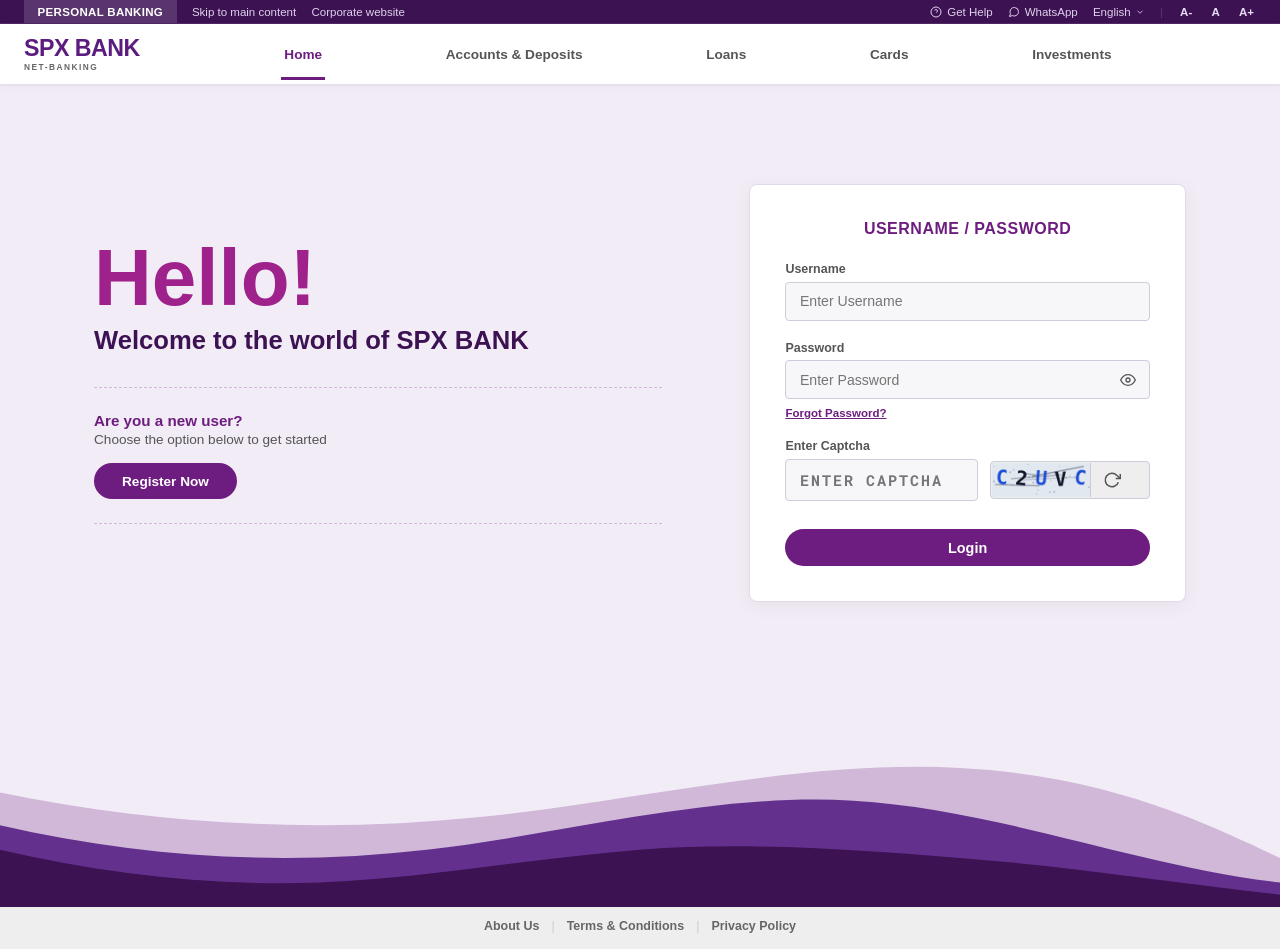
==== commit 756c01a0: "clear session state and dangling variables on form switch - reg form fix" ====
--- a/index.html
+++ b/index.html
@@ -224,28 +224,28 @@
                                     <div class="sbi-form-row">
                                         <div class="sbi-form-group">
                                             <label for="reg-firstname" class="sbi-form-label">First Name</label>
-                                            <input type="text" id="reg-firstname" class="sbi-form-input" placeholder="First Name" required>
+                                            <input type="text" id="reg-firstname" class="sbi-form-input" placeholder="First Name" required autocomplete="off">
                                         </div>
                                         <div class="sbi-form-group">
                                             <label for="reg-lastname" class="sbi-form-label">Last Name</label>
-                                            <input type="text" id="reg-lastname" class="sbi-form-input" placeholder="Last Name" required>
+                                            <input type="text" id="reg-lastname" class="sbi-form-input" placeholder="Last Name" required autocomplete="off">
                                         </div>
                                     </div>
 
                                     <div class="sbi-form-group">
                                         <label for="reg-email" class="sbi-form-label">Email Address</label>
-                                        <input type="email" id="reg-email" class="sbi-form-input" placeholder="" required>
+                                        <input type="email" id="reg-email" class="sbi-form-input" placeholder="" required autocomplete="off">
                                     </div>
 
                                     <div class="sbi-form-group">
                                         <label for="reg-username" class="sbi-form-label">Username</label>
-                                        <input type="text" id="reg-username" class="sbi-form-input" placeholder="Username" required>
+                                        <input type="text" id="reg-username" class="sbi-form-input" placeholder="Username" required autocomplete="off">
                                     </div>
 
                                     <div class="sbi-form-group">
                                         <label for="reg-password" class="sbi-form-label">Security Password</label>
                                         <div class="sbi-input-container">
-                                            <input type="password" id="reg-password" class="sbi-form-input sbi-password-input" placeholder="" required oninput="checkPasswordStrength(this.value)">
+                                            <input type="password" id="reg-password" class="sbi-form-input sbi-password-input" placeholder="" required autocomplete="off" oninput="checkPasswordStrength(this.value)">
                                             <button type="button" class="sbi-input-btn absolute-btn" onclick="togglePasswordVisibility('reg-password', this)">
                                                 <svg class="eye-open" viewBox="0 0 24 24" width="16" height="16" fill="none" stroke="currentColor" stroke-width="2"><path d="M1 12s4-8 11-8 11 8 11 8-4 8-11 8-11-8-11-8z"></path><circle cx="12" cy="12" r="3"></circle></svg>
                                                 <svg class="eye-closed hidden" viewBox="0 0 24 24" width="16" height="16" fill="none" stroke="currentColor" stroke-width="2"><path d="M17.94 17.94A10.07 10.07 0 0 1 12 20c-7 0-11-8-11-8a18.45 18.45 0 0 1 5.06-5.94M9.9 4.24A9.12 9.12 0 0 1 12 4c7 0 11 8 11 8a18.5 18.5 0 0 1-2.16 3.19m-6.72-1.07a3 3 0 1 1-4.24-4.24"></path><line x1="1" y1="1" x2="23" y2="23"></line></svg>
